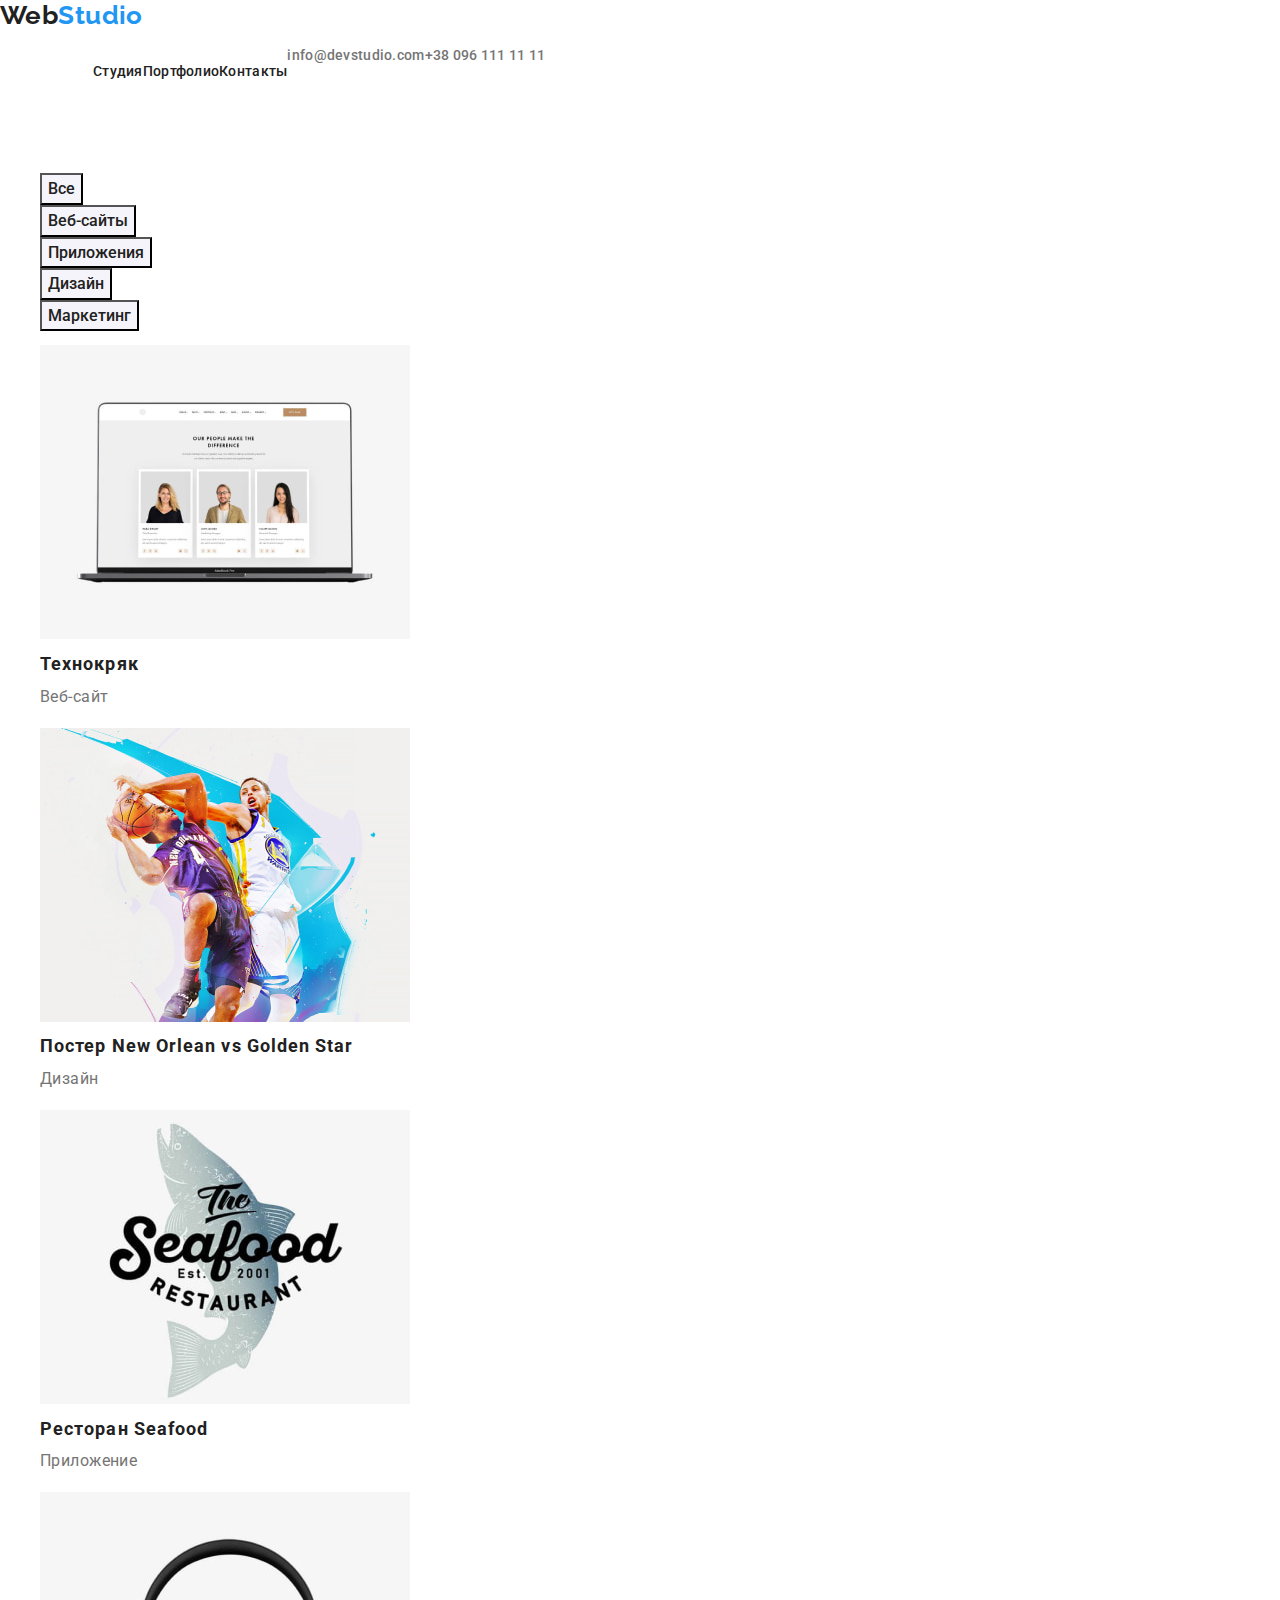
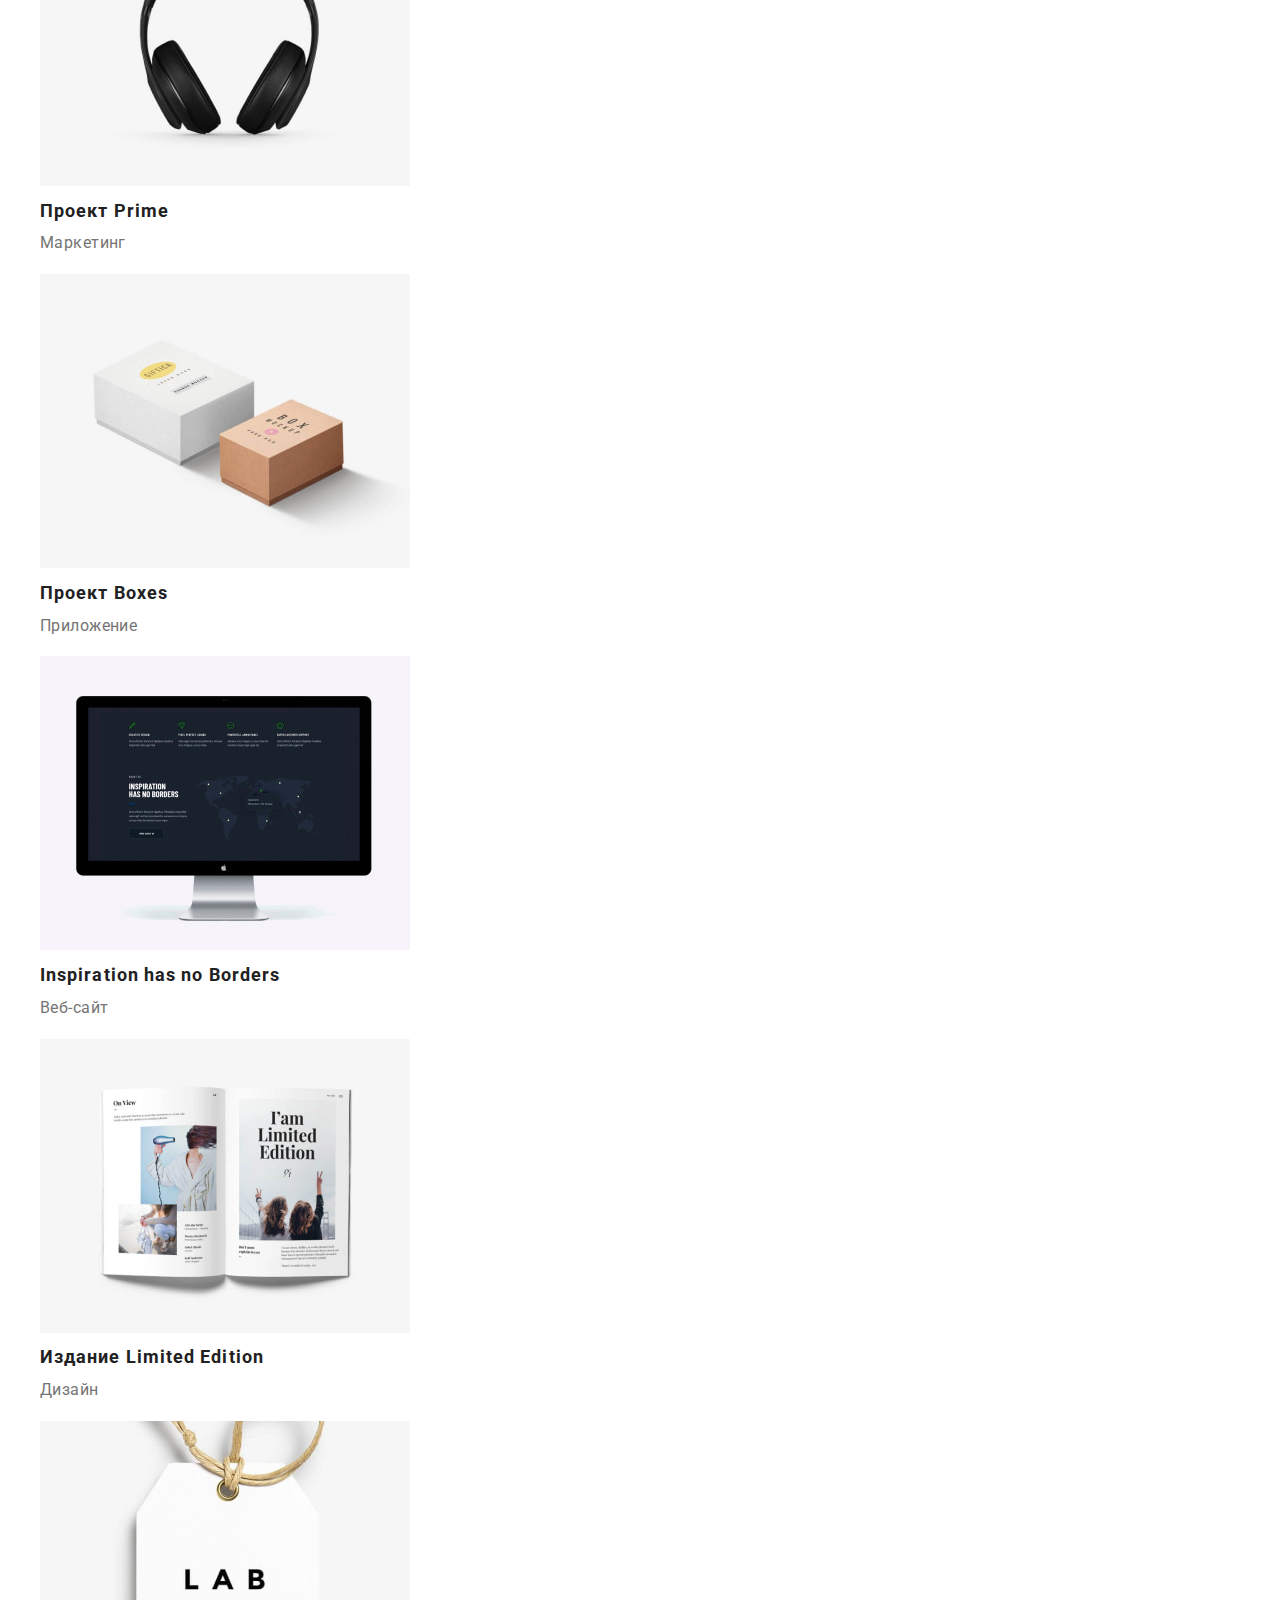
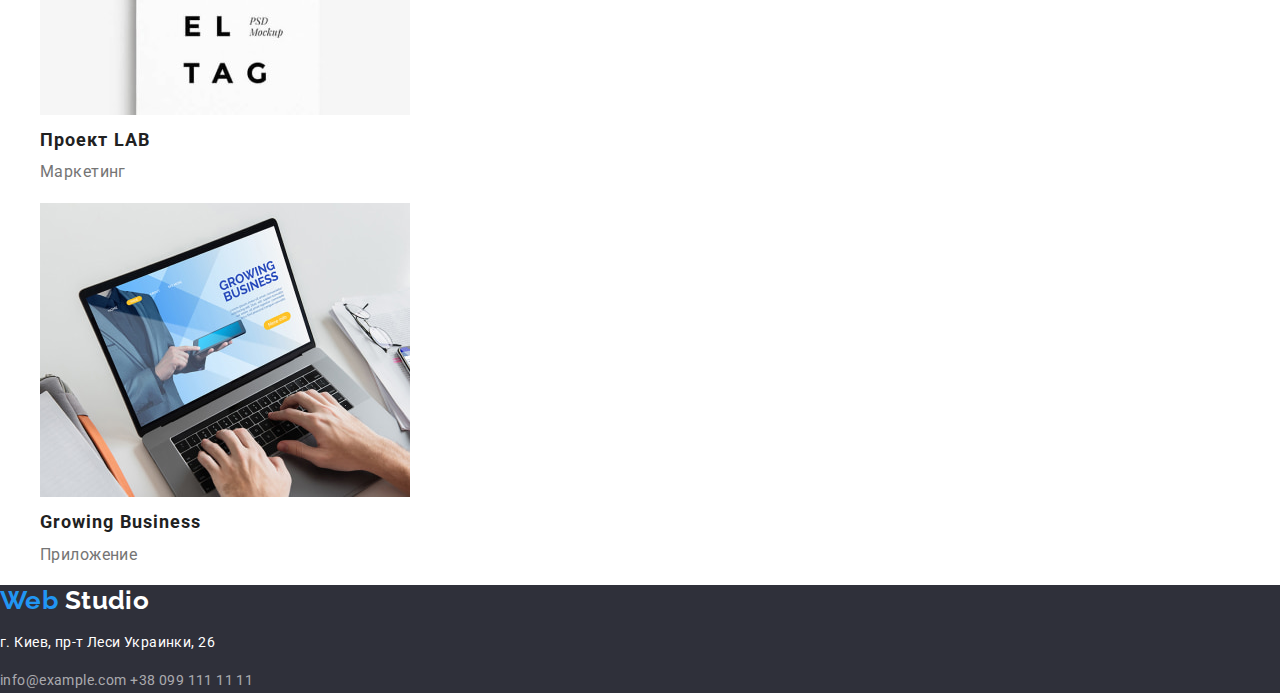
==== portfolio.html @ dd883d5c "nav" ====
<!DOCTYPE html>
<html lang="ru">
<head>
    <meta charset="UTF-8">
    <meta http-equiv="X-UA-Compatible" content="IE=edge">
    <meta name="viewport" content="width=device-width, initial-scale=1.0">
    <title>Portfolio</title>
    <link rel="preconnect" href="https://fonts.googleapis.com">
<link rel="preconnect" href="https://fonts.gstatic.com" crossorigin>
<link href="https://fonts.googleapis.com/css2?family=Raleway:wght@700&family=Roboto:wght@400;500;700;900&display=swap" rel="stylesheet">
<link rel="stylesheet" href="https://cdnjs.cloudflare.com/ajax/libs/modern-normalize/1.1.0/modern-normalize.min.css">
    <link rel="stylesheet" href="./css/styles.css">
</head>
<body>
    <!--Header-->
    <header>
      <a class="logo" href="./index.html"><span class="logo-blue">Web</span>Studio</a>
     <nav>
        <ul class="site-nav">
          <li><a class="link" href="">Студия</a></li>
          <li><a class="link" href="./portfolio.html">Портфолио</a></li>
          <li><a class="link" href="">Контакты</a></li>      
          <li><a class="link-contact" href="mailto:info@devstudio.com">info@devstudio.com</a></li>
          <li><a class="link-contact" href="tel:+380961111111">+38 096 111 11 11</a></li>
        </ul>
      </nav>
    </header>

    <!--Main-->
    <main>
        <section class="section">
            <h1 class="logic-title">Наши работы </h1>
            
            <ul>
                <li><button class="buttons" type="button">Все</button></li>
                <li><button class="buttons" type="button">Веб-сайты</button></li>
                <li><button class="buttons" type="button">Приложения</button></li>
                <li><button class="buttons" type="button">Дизайн</button></li>
                <li><button class="buttons" type="button">Маркетинг</button></li>
            </ul>
        
            <ul>                
                <li>
                    <img src="./images/portfolio/port1.jpg" alt="Проект 1" width="370">
                    <h2 class="section-name">Технокряк</h2>
                    <p class="section-post">Веб-сайт</p>
                </li>
                <li>
                    <img src="./images/portfolio/port2.jpg" alt="Проект 2" width="370">
                    <h2 class="section-name">Постер New Orlean vs Golden Star</h2>
                    <p class="section-post">Дизайн</p>
                </li>
                <li>
                    <img src="./images/portfolio/port3.jpg" alt="Проект 3" width="370">
                    <h2 class="section-name">Ресторан Seafood</h2>
                    <p class="section-post">Приложение</p>
                </li>
                <li>
                    <img src="./images/portfolio/port4.jpg" alt="Проект 4" width="370">
                    <h2 class="section-name">Проект Prime</h2>
                    <p class="section-post">Маркетинг</p>
                </li>
                <li>
                    <img src="./images/portfolio/port5.jpg" alt="Проект 5" width="370">
                    <h2 class="section-name">Проект Boxes</h2>
                    <p class="section-post">Приложение</p>
                </li>
                <li>
                    <img src="./images/portfolio/port6.jpg" alt="Проект 6" width="370">
                    <h2 class="section-name">Inspiration has no Borders</h2>
                    <p class="section-post">Веб-сайт</p>
                </li>
                <li>
                    <img src="./images/portfolio/port7.jpg" alt="Проект 7" width="370">
                    <h2 class="section-name">Издание Limited Edition</h2>
                    <p class="section-post">Дизайн</p>
                </li>
                <li>
                    <img src="./images/portfolio/port8.jpg" alt="Проект 8" width="370">
                    <h2 class="section-name">Проект LAB</h2>
                    <p class="section-post">Маркетинг</p>
                </li>
                <li>
                    <img src="./images/portfolio/port9.jpg" alt="Проект 9" width="370">
                    <h2 class="section-name">Growing Business</h2>
                    <p class="section-post">Приложение</p>
                </li>
            </ul>
        </section>
    </main>

    <!--Footer-->
    <footer class="footer">
      <a class="logo" href="./index.html"><span class="logo-blue">Web</span> <span class="logo-foot">Studio</span> </a>
      <address class="adress">
        <p class="adress-street">г. Киев, пр-т Леси Украинки, 26</p>
        <a class="adress-mail" href="mailto:info@example.com">info@example.com</a>
        <a class="adress-phone" href="tel:+380991111111">+38 099 111 11 11</a>
      </address>
    </footer>
</body>
</html>
---- css/styles.css ----
:root {
  --primary-text-color: #757575;
  --title-text-color: #212121;
  --accent-color: #2196F3;
  --button-color: #FFFFFF;
  --btn-bgd-color: #F5F4FA;
}

ul {
  list-style: none;
}
/* Колір основного тексту
color: #212121  - main
color: #757575 - text
color: #2196F3 - accent
color:#FFFFFF - hero
color:  #2196F3, #FFFFFF - logo
color: rgba(255, 255, 255, 0.6) - adress   
fill: FFFFFF
fill our team: F5F4FA
fill footer: 2F303A    */

body {
  color: var(--primary-text-color);
  background-color: #FFFFFF;

  font-family: 'Roboto',sans-serif;
  font-weight: 400;
  font-size: 14px;
  line-height: 1.7;
  letter-spacing: 0.03em;
  font-display: swap;
}
.container-nav{
  display: flex;
  align-items: center;
  justify-content: flex-start;
  width: 1170px;
  margin-left: auto;
  margin-right: auto;
  margin-bottom: 32px;
  margin-top: 32px;
  border: #000000 solid 2px;
}

/* logo */
.logo-blue {
  color: var(--accent-color);
}
.logo {
    color: #000000;
}
.logo:hover {
  color: var(--accent-color);
}
.logo-blue:hover {
  color: var(--title-text-color);
}

.logo, .logo-blue {
  font-family: 'Raleway';
  font-weight: 700;
  font-size: 26px;
  line-height: 1.2;
  text-decoration: none;
  }

/* site-nav */

.site-nav, .contact-nav, .hero-title, .feachers-title, .logic-title, .list {
  padding: 0;
  margin: 0;
}

.link:hover,
.link:focus {
color: var(--accent-color);
}

.site-nav, 
.contact-nav,
.link {
display: flex;
margin-top: 0;
padding-top: 16px;
padding-bottom: 16px;

font-weight: 500;
font-size: 14px;
line-height: 1.14;
letter-spacing: 0.02em;
text-decoration: none;

color: var(--title-text-color);
}

.site-nav,
.link-contact {  
  padding-top: 16px;
  padding-bottom: 16px;
  
  color: var(--primary-text-color);
  text-decoration: none;
}

.site-nav .item + .item {
  margin-left: 50px;
}

.site-nav{
  margin-left: 93px;   
}
.contact-nav{
  margin-left: auto;  
}
.contact-nav .item+.item {
  margin-left: 50px;
}

.link-contact:hover {
  color: var(--accent-color);
}

/* hero */

.hero .hero-title {
  font-weight: 900;
  font-size: 44px;
  line-height: 1.36;
  text-align: center;
  letter-spacing: 0.06em;
  text-transform: uppercase;

  color: #FFFFFF;
  background-color: #2F303A;
}

.button {
  color: var(--title-text-color);
  background-color: var(--btn-bgd-color);
  cursor: pointer;

  font-family: 'Roboto';
  font-weight: 700;
  font-size: 16px;
  line-height: 1.87;
  display: flex;
  align-items: center;
  text-align: center;
  letter-spacing: 0.06em;

  margin-left: auto;
  margin-right: auto;
}

.button:hover {
  color: var(--button-color);
  background-color: var(--accent-color);
}
 

/* Section */

.logic-title {
opacity: 0;
}



.section .section-title {
  color: var(--title-text-color);
}

.section-title {
  font-weight: 700;
  font-size: 36px;
  line-height: 1.16;
  text-align: center;
}

.feachers-title {
  font-weight: 700;
  font-size: 14px;
  line-height: 1.14;
  text-transform: uppercase;

  color: var(--title-text-color);
}

.team-title {
  color:var(--title-text-color);
  font-weight: 500;
  font-size: 16px;
  line-height: 1.18;
}

.team-position {
  font-size: 16px;
  line-height: 1.18;
}

.section-name {
  color: var(--title-text-color);

  font-weight: 700;
  font-size: 18px;
  line-height: 0.2;
  letter-spacing: 0.06em;  
}
.section-post {
  font-size: 16px;
  line-height: 1.87;
}

/* button */



.buttons {
  color: var(--title-text-color);
  background-color: var(--btn-bgd-color);
  cursor: pointer;

  font-family: 'Roboto';
  font-weight: 500;
  font-size: 16px;
  line-height: 1.6;
  text-align: center;
}
.buttons:hover {
  color: var(--button-color);
  background-color: var(--accent-color);
}
  /* footer */

 .footer {
  background-color: #2F303A;
  }
.footer .logo {
  color: #FFFFFF;
}
.logo-foot:hover {
  color: var(--accent-color);
}
.adress .adress-street  {
color: #FFFFFF;
font-style: normal;
}
.adress .adress-mail {
  color: rgba(255, 255, 255, 0.6);
  text-decoration: none;
  font-style: normal;
}
.adress .adress-phone {
  color: rgba(255, 255, 255, 0.6);
  text-decoration: none;
  font-style: normal;
}
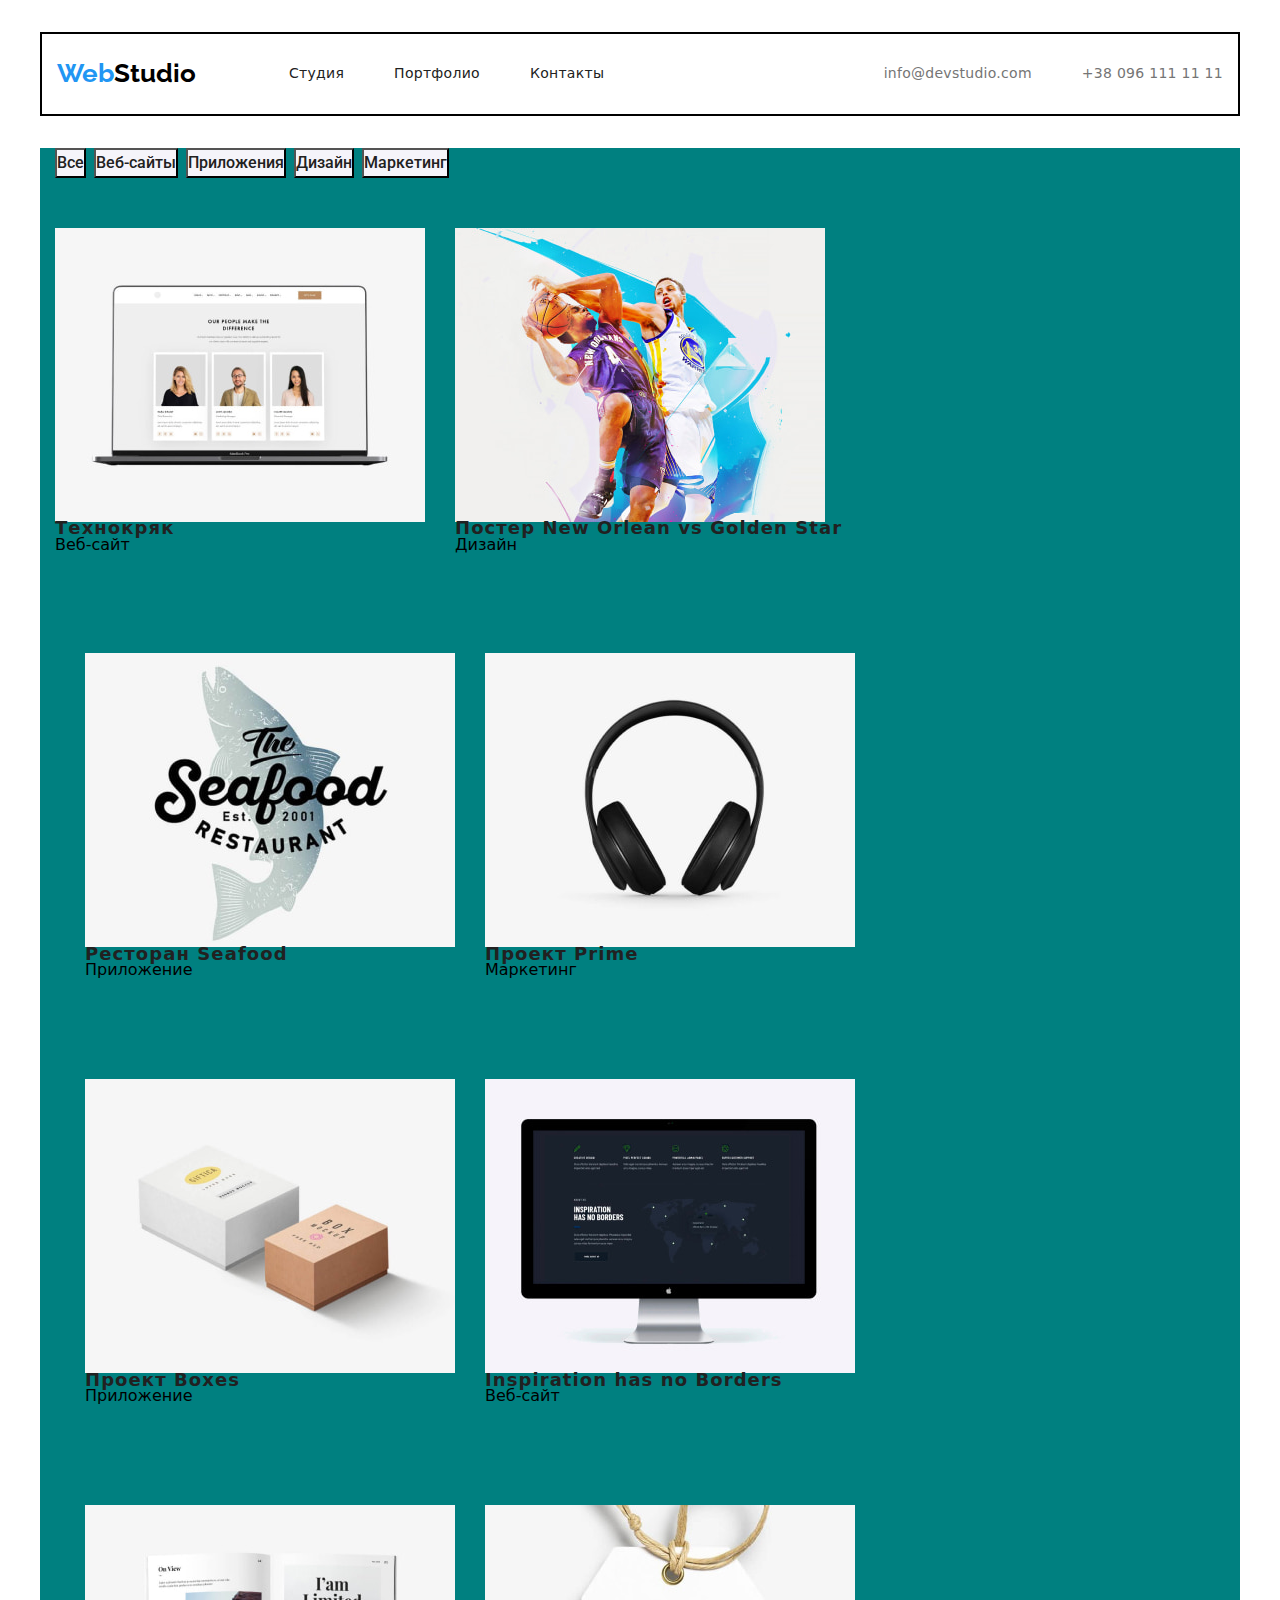
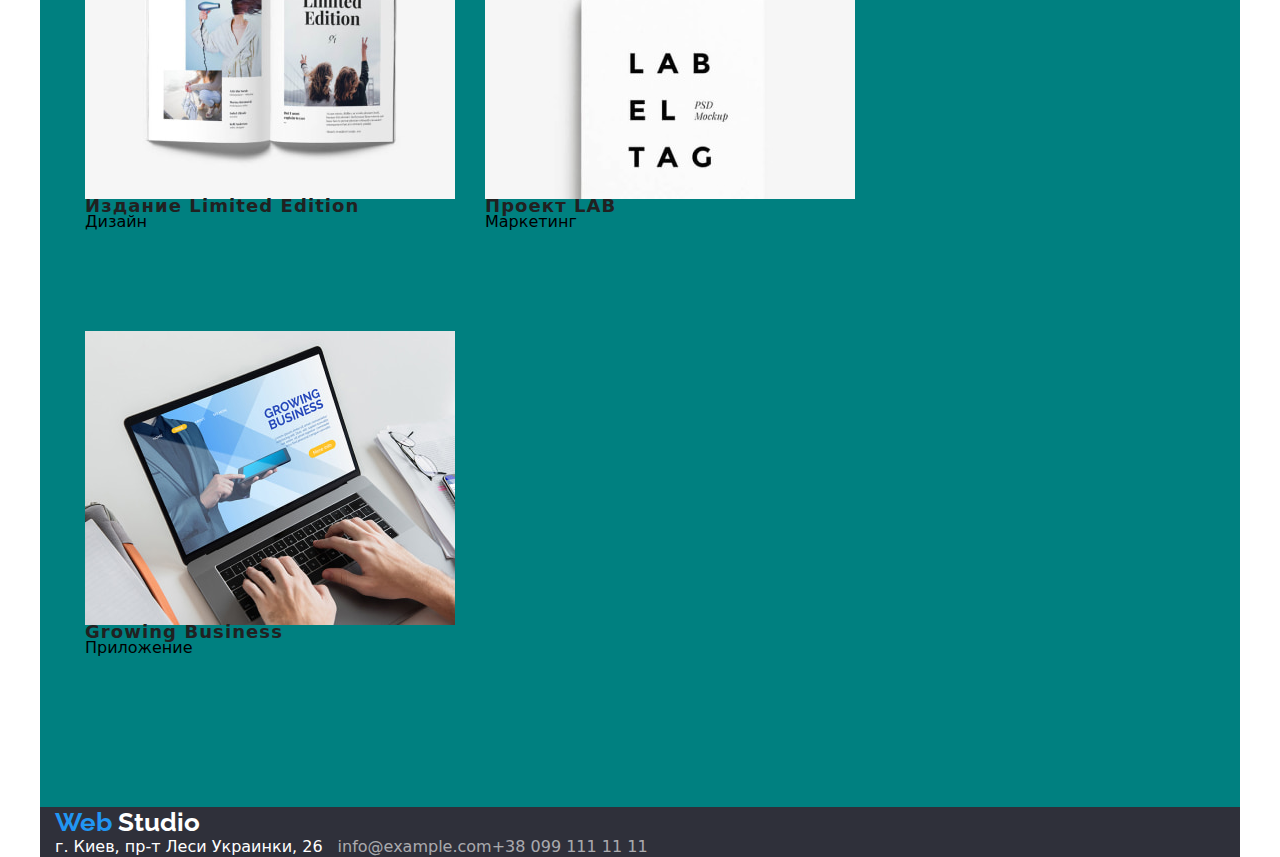
==== commit 94dccf79: "lt" ====
--- a/portfolio.html
+++ b/portfolio.html
@@ -14,82 +14,87 @@
 <body>
     <!--Header-->
     <header>
-      <a class="logo" href="./index.html"><span class="logo-blue">Web</span>Studio</a>
-     <nav>
-        <ul class="site-nav">
-          <li><a class="link" href="">Студия</a></li>
-          <li><a class="link" href="./portfolio.html">Портфолио</a></li>
-          <li><a class="link" href="">Контакты</a></li>      
-          <li><a class="link-contact" href="mailto:info@devstudio.com">info@devstudio.com</a></li>
-          <li><a class="link-contact" href="tel:+380961111111">+38 096 111 11 11</a></li>
-        </ul>
-      </nav>
+      <nav class="container-nav">
+        <a class="logo" href="./index.html"><span class="logo-blue">Web</span>Studio</a>
+          <ul class="site-nav">
+            <li class="item"><a class="link" href="">Студия</a></li>
+            <li class="item"><a class="link" href="./portfolio.html">Портфолио</a></li>
+            <li class="item"><a class="link" href="https://google.com">Контакты</a></li> 
+          </ul>  
+              <ul class="contact-nav">    
+                <li class="item"><a class="link-contact" href="mailto:info@devstudio.com">info@devstudio.com</a></li>
+                <li class="item"><a class="link-contact" href="tel:+380961111111">+38 096 111 11 11</a></li>
+              </ul>          
+      </nav> 
     </header>
 
     <!--Main-->
     <main>
+        <div class="container">
         <section class="section">
-            <h1 class="logic-title">Наши работы </h1>
+            <h1 class="visually-hidden">Наши работы </h1>
             
-            <ul>
-                <li><button class="buttons" type="button">Все</button></li>
-                <li><button class="buttons" type="button">Веб-сайты</button></li>
-                <li><button class="buttons" type="button">Приложения</button></li>
-                <li><button class="buttons" type="button">Дизайн</button></li>
-                <li><button class="buttons" type="button">Маркетинг</button></li>
+            <ul class="list">
+                <li class="but"><button class="buttons" type="button">Все</button></li>
+                <li class="but"><button class="buttons" type="button">Веб-сайты</button></li>
+                <li class="but"><button class="buttons" type="button">Приложения</button></li>
+                <li class="but"><button class="buttons" type="button">Дизайн</button></li>
+                <li class="but"></li><button class="buttons" type="button">Маркетинг</button></li>
             </ul>
         
-            <ul>                
-                <li>
-                    <img src="./images/portfolio/port1.jpg" alt="Проект 1" width="370">
+            <ul class="list">                
+                <li class="list-img">
+                    <img class="img" src="./images/portfolio/port1.jpg" alt="Проект 1" width="370">
                     <h2 class="section-name">Технокряк</h2>
                     <p class="section-post">Веб-сайт</p>
                 </li>
-                <li>
-                    <img src="./images/portfolio/port2.jpg" alt="Проект 2" width="370">
+                <li class="list-img">
+                    <img class="img" src="./images/portfolio/port2.jpg" alt="Проект 2" width="370">
                     <h2 class="section-name">Постер New Orlean vs Golden Star</h2>
                     <p class="section-post">Дизайн</p>
                 </li>
-                <li>
-                    <img src="./images/portfolio/port3.jpg" alt="Проект 3" width="370">
+                <li class="list-img">
+                    <img class="img" src="./images/portfolio/port3.jpg" alt="Проект 3" width="370">
                     <h2 class="section-name">Ресторан Seafood</h2>
                     <p class="section-post">Приложение</p>
                 </li>
-                <li>
-                    <img src="./images/portfolio/port4.jpg" alt="Проект 4" width="370">
+                <li class="list-img">
+                    <img class="img" src="./images/portfolio/port4.jpg" alt="Проект 4" width="370">
                     <h2 class="section-name">Проект Prime</h2>
                     <p class="section-post">Маркетинг</p>
                 </li>
-                <li>
-                    <img src="./images/portfolio/port5.jpg" alt="Проект 5" width="370">
+                <li class="list-img">
+                    <img class="img" src="./images/portfolio/port5.jpg" alt="Проект 5" width="370">
                     <h2 class="section-name">Проект Boxes</h2>
                     <p class="section-post">Приложение</p>
                 </li>
-                <li>
-                    <img src="./images/portfolio/port6.jpg" alt="Проект 6" width="370">
+                <li class="list-img">
+                    <img class="img" src="./images/portfolio/port6.jpg" alt="Проект 6" width="370">
                     <h2 class="section-name">Inspiration has no Borders</h2>
                     <p class="section-post">Веб-сайт</p>
                 </li>
-                <li>
-                    <img src="./images/portfolio/port7.jpg" alt="Проект 7" width="370">
+                <li class="list-img">
+                    <img class="img" src="./images/portfolio/port7.jpg" alt="Проект 7" width="370">
                     <h2 class="section-name">Издание Limited Edition</h2>
                     <p class="section-post">Дизайн</p>
                 </li>
-                <li>
-                    <img src="./images/portfolio/port8.jpg" alt="Проект 8" width="370">
+                <li class="list-img">
+                    <img class="img" src="./images/portfolio/port8.jpg" alt="Проект 8" width="370">
                     <h2 class="section-name">Проект LAB</h2>
                     <p class="section-post">Маркетинг</p>
                 </li>
-                <li>
-                    <img src="./images/portfolio/port9.jpg" alt="Проект 9" width="370">
+                <li class="list-img">
+                    <img class="img" src="./images/portfolio/port9.jpg" alt="Проект 9" width="370">
                     <h2 class="section-name">Growing Business</h2>
                     <p class="section-post">Приложение</p>
                 </li>
             </ul>
         </section>
+        </div>
     </main>
 
     <!--Footer-->
+    <div class="container">
     <footer class="footer">
       <a class="logo" href="./index.html"><span class="logo-blue">Web</span> <span class="logo-foot">Studio</span> </a>
       <address class="adress">
@@ -98,5 +103,6 @@
         <a class="adress-phone" href="tel:+380991111111">+38 099 111 11 11</a>
       </address>
     </footer>
+    </div>
 </body>
 </html>--- a/css/styles.css
+++ b/css/styles.css
@@ -7,7 +7,8 @@
 }
 
 ul {
-  list-style: none;
+  list-style: none;    
+}
 }
 /* Колір основного тексту
 color: #212121  - main
@@ -34,14 +35,34 @@
 .container-nav{
   display: flex;
   align-items: center;
-  justify-content: flex-start;
-  width: 1170px;
+  /* justify-content: flex-start; */
+  width: 1200px;
   margin-left: auto;
   margin-right: auto;
+  margin-top: 32px;
   margin-bottom: 32px;
-  margin-top: 32px;
+  padding-left: 15px;
+  padding-right: 15px;
   border: #000000 solid 2px;
 }
+.container {
+  display: flex;
+  flex-wrap: wrap;
+  width: 1200px;
+  align-items: center;
+  /* justify-content:center; */
+  
+  margin-left: auto;
+  margin-right: auto;
+  background-color: teal;
+  
+  /* padding-left: 15px;
+  padding-right: 15px; */
+  /* margin-bottom: 32px;
+  margin-top: 32px; */
+  /* border: #000000 solid 2px; */  
+}
+
 
 /* logo */
 .logo-blue {
@@ -67,9 +88,13 @@
 
 /* site-nav */
 
-.site-nav, .contact-nav, .hero-title, .feachers-title, .logic-title, .list {
+.site-nav, .contact-nav, .hero-title, .feachers-title, .feachure-list,
+.feachers-title, .list, .section, .section-title, .footer, .adress,
+.adress-mail, .adress-phone, .adress-street, .logo, .logo-blue,
+.buttons, .section-name, .section-post {
   padding: 0;
   margin: 0;
+  /* list-style: none; */
 }
 
 .link:hover,
@@ -122,17 +147,24 @@
 }
 
 /* hero */
-
-.hero .hero-title {
+.hero {
+  background-color: #2F303A;
+  
+  width: 1400px;
+  height: 600px;
+  margin-bottom: 94px
+}
+
+.hero .hero-title{
   font-weight: 900;
   font-size: 44px;
   line-height: 1.36;
   text-align: center;
   letter-spacing: 0.06em;
   text-transform: uppercase;
-
+  
   color: #FFFFFF;
-  background-color: #2F303A;
+  
 }
 
 .button {
@@ -156,19 +188,52 @@
 .button:hover {
   color: var(--button-color);
   background-color: var(--accent-color);
-}
- 
+} 
 
 /* Section */
 
-.logic-title {
-opacity: 0;
-}
-
-
-
+/* feachure-list */
+ .list{
+  display: flex;
+  flex-wrap: wrap;
+  padding-left: 15px;
+  padding-right: 15px;
+}
+.list .feachure-list{  
+  /* width: 270px; */
+  width: calc((100% - 90px) / 4);
+  background-color: tomato;  
+  margin-bottom: 94px;
+} 
+.list .feachure-list + .feachure-list{
+  margin-left: 30px;
+}
+
+
+.visually-hidden {
+  position: absolute;
+  width: 1px;
+  height: 1px;
+  margin: -1px;
+  border: 0;
+  padding: 0;
+  white-space: nowrap;
+  clip-path: inset(100%);
+  clip: rect(0 0 0 0);
+  overflow: hidden;
+}
+
+
+/* Чем занимаемся */
 .section .section-title {
   color: var(--title-text-color);
+  margin-bottom: 50px;
+}
+
+.list .list-img + .list-img{
+  margin-left: 30px;
+  margin-bottom: 94px;
+
 }
 
 .section-title {
@@ -176,6 +241,8 @@
   font-size: 36px;
   line-height: 1.16;
   text-align: center;
+
+  margin-bottom: 50px;
 }
 
 .feachers-title {
@@ -192,11 +259,16 @@
   font-weight: 500;
   font-size: 16px;
   line-height: 1.18;
+  margin-left: 80px;
+  margin-top: 30px;
+  margin-bottom: 30px;
 }
 
 .team-position {
   font-size: 16px;
   line-height: 1.18;
+  margin-left: 80px;
+  margin-bottom: 124px;
 }
 
 .section-name {
@@ -211,10 +283,11 @@
   font-size: 16px;
   line-height: 1.87;
 }
+.section-bgd{
+  background-color: #F5F4FA;
+}
 
 /* button */
-
-
 
 .buttons {
   color: var(--title-text-color);
@@ -226,6 +299,13 @@
   font-size: 16px;
   line-height: 1.6;
   text-align: center;
+}
+  .list .but + .but{
+  margin-left: 8px;  
+  
+}
+.list{
+  margin-bottom: 50px;
 }
 .buttons:hover {
   color: var(--button-color);
@@ -235,21 +315,34 @@
 
  .footer {
   background-color: #2F303A;
+  width: 1200px;
   }
 .footer .logo {
   color: #FFFFFF;
+  padding-left: 15px;  
+}
+/* .logo{
+  padding-top: 60px; */
 }
 .logo-foot:hover {
   color: var(--accent-color);
 }
+.adress{
+  display: flex;
+  flex-wrap: wrap;
+  
+}
+
 .adress .adress-street  {
 color: #FFFFFF;
 font-style: normal;
+padding-left: 15px;
 }
 .adress .adress-mail {
   color: rgba(255, 255, 255, 0.6);
   text-decoration: none;
   font-style: normal;
+  padding-left: 15px;
 }
 .adress .adress-phone {
   color: rgba(255, 255, 255, 0.6);
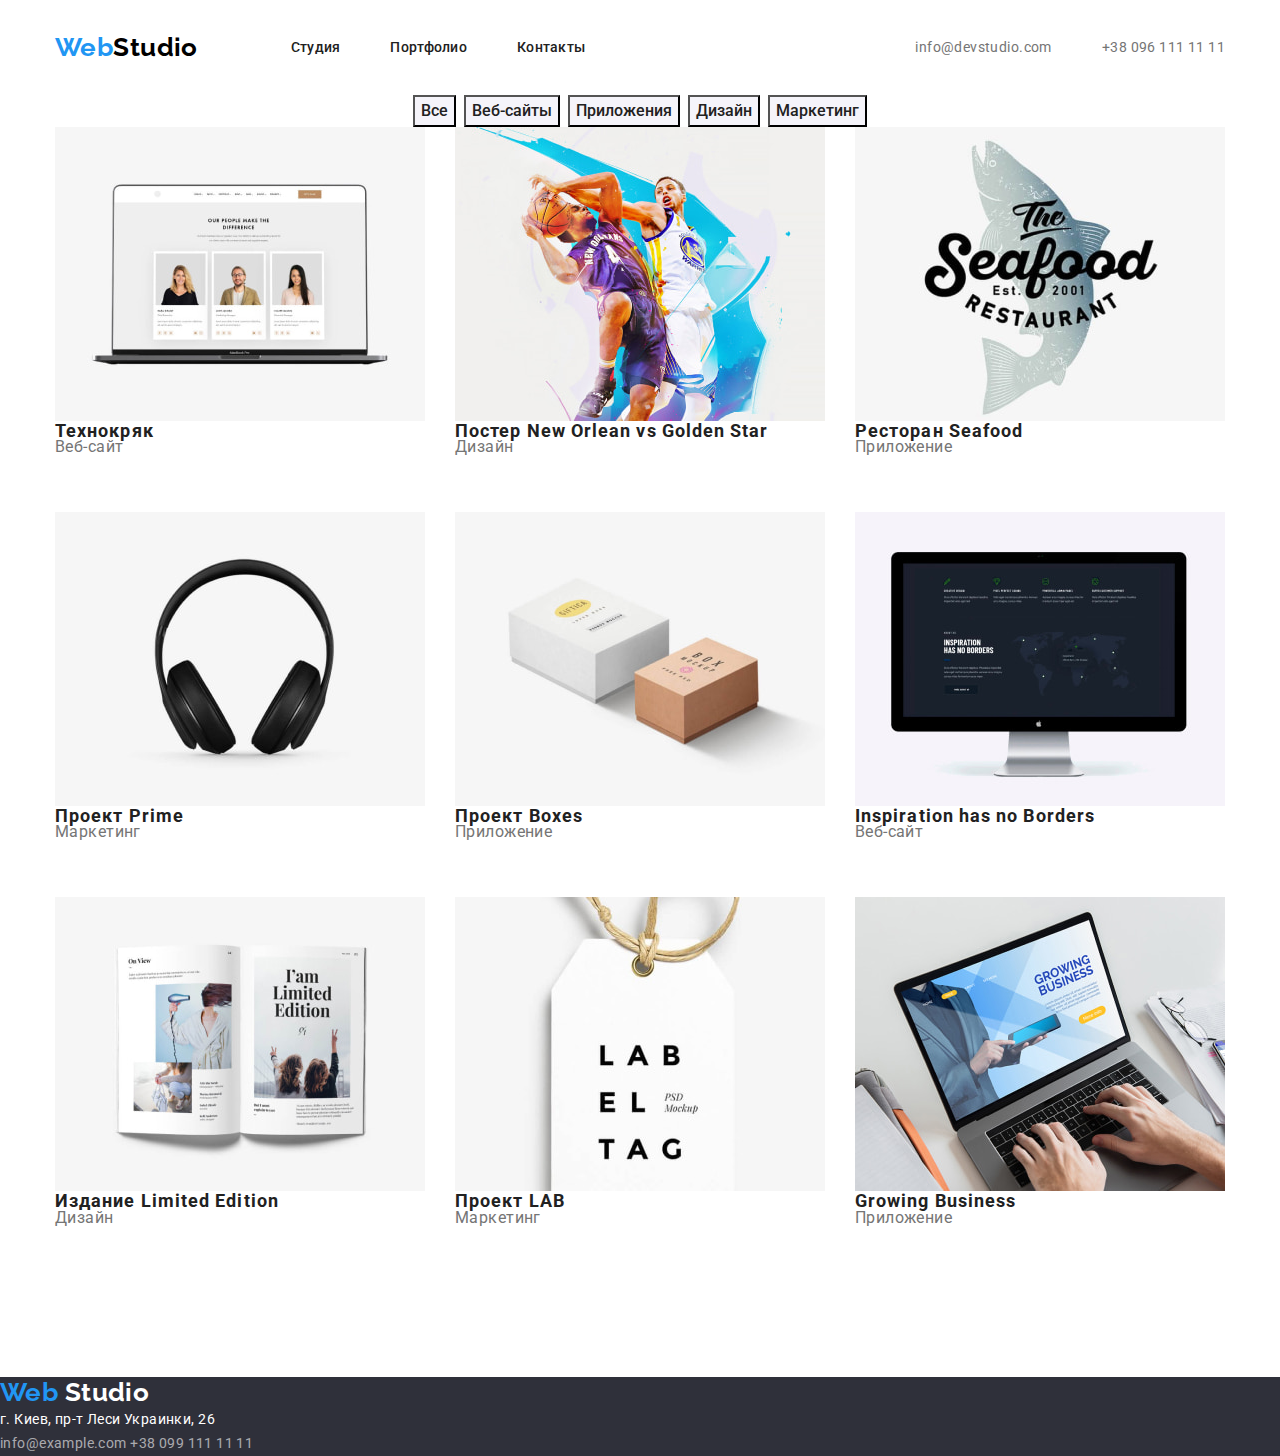
==== commit fea60b5a: "some" ====
--- a/portfolio.html
+++ b/portfolio.html
@@ -6,95 +6,97 @@
     <meta name="viewport" content="width=device-width, initial-scale=1.0">
     <title>Portfolio</title>
     <link rel="preconnect" href="https://fonts.googleapis.com">
-<link rel="preconnect" href="https://fonts.gstatic.com" crossorigin>
-<link href="https://fonts.googleapis.com/css2?family=Raleway:wght@700&family=Roboto:wght@400;500;700;900&display=swap" rel="stylesheet">
-<link rel="stylesheet" href="https://cdnjs.cloudflare.com/ajax/libs/modern-normalize/1.1.0/modern-normalize.min.css">
+    <link rel="preconnect" href="https://fonts.gstatic.com" crossorigin>
+    <link href="https://fonts.googleapis.com/css2?family=Raleway:wght@700&family=Roboto:wght@400;500;700;900&display=swap" rel="stylesheet">
+    <link rel="stylesheet" href="https://cdn.jsdelivr.net/npm/modern-normalize@1.1.0/modern-normalize.min.css">
     <link rel="stylesheet" href="./css/styles.css">
 </head>
 <body>
     <!--Header-->
-    <header>
-      <nav class="container-nav">
+    <header>      
+      <nav class="arrow">
+        <div class="container">
         <a class="logo" href="./index.html"><span class="logo-blue">Web</span>Studio</a>
-          <ul class="site-nav">
-            <li class="item"><a class="link" href="">Студия</a></li>
-            <li class="item"><a class="link" href="./portfolio.html">Портфолио</a></li>
-            <li class="item"><a class="link" href="https://google.com">Контакты</a></li> 
-          </ul>  
-              <ul class="contact-nav">    
-                <li class="item"><a class="link-contact" href="mailto:info@devstudio.com">info@devstudio.com</a></li>
-                <li class="item"><a class="link-contact" href="tel:+380961111111">+38 096 111 11 11</a></li>
-              </ul>          
+        <ul class="site-nav">
+          <li class="nav-link"><a class="link" href="">Студия</a></li>
+          <li class="nav-link"><a class="link" href="./portfolio.html">Портфолио</a></li>
+          <li class="nav-link"><a class="link" href="">Контакты</a></li>  
+        </ul>  
+        <ul class="site-contact">  
+          <li class="nav-cont"><a class="link-contact" href="mailto:info@devstudio.com">info@devstudio.com</a></li>
+          <li class="nav-cont"><a class="link-contact" href="tel:+380961111111">+38 096 111 11 11</a></li>
+        </ul>
+        </div>
       </nav> 
+       
     </header>
 
     <!--Main-->
     <main>
-        <div class="container">
         <section class="section">
             <h1 class="visually-hidden">Наши работы </h1>
-            
-            <ul class="list">
-                <li class="but"><button class="buttons" type="button">Все</button></li>
-                <li class="but"><button class="buttons" type="button">Веб-сайты</button></li>
-                <li class="but"><button class="buttons" type="button">Приложения</button></li>
-                <li class="but"><button class="buttons" type="button">Дизайн</button></li>
-                <li class="but"></li><button class="buttons" type="button">Маркетинг</button></li>
+            <div class="container">
+            <ul class="but">
+                <li class="num"><button class="buttons" type="button">Все</button></li>
+                <li class="num"><button class="buttons" type="button">Веб-сайты</button></li>
+                <li class="num"><button class="buttons" type="button">Приложения</button></li>
+                <li class="num"><button class="buttons" type="button">Дизайн</button></li>
+                <li class="num"><button class="buttons" type="button">Маркетинг</button></li>
             </ul>
-        
+            </div>
+            <div class="container">
             <ul class="list">                
-                <li class="list-img">
-                    <img class="img" src="./images/portfolio/port1.jpg" alt="Проект 1" width="370">
+                <li class="feachures-img">
+                    <img src="./images/portfolio/port1.jpg" alt="Проект 1" width="370">
                     <h2 class="section-name">Технокряк</h2>
                     <p class="section-post">Веб-сайт</p>
                 </li>
-                <li class="list-img">
-                    <img class="img" src="./images/portfolio/port2.jpg" alt="Проект 2" width="370">
+                <li class="feachures-img">
+                    <img src="./images/portfolio/port2.jpg" alt="Проект 2" width="370">
                     <h2 class="section-name">Постер New Orlean vs Golden Star</h2>
                     <p class="section-post">Дизайн</p>
                 </li>
-                <li class="list-img">
-                    <img class="img" src="./images/portfolio/port3.jpg" alt="Проект 3" width="370">
+                <li class="feachures-img">
+                    <img src="./images/portfolio/port3.jpg" alt="Проект 3" width="370">
                     <h2 class="section-name">Ресторан Seafood</h2>
                     <p class="section-post">Приложение</p>
                 </li>
-                <li class="list-img">
-                    <img class="img" src="./images/portfolio/port4.jpg" alt="Проект 4" width="370">
+                <li class="feachures-img">
+                    <img src="./images/portfolio/port4.jpg" alt="Проект 4" width="370">
                     <h2 class="section-name">Проект Prime</h2>
                     <p class="section-post">Маркетинг</p>
                 </li>
-                <li class="list-img">
-                    <img class="img" src="./images/portfolio/port5.jpg" alt="Проект 5" width="370">
+                <li class="feachures-img">
+                    <img src="./images/portfolio/port5.jpg" alt="Проект 5" width="370">
                     <h2 class="section-name">Проект Boxes</h2>
                     <p class="section-post">Приложение</p>
                 </li>
-                <li class="list-img">
-                    <img class="img" src="./images/portfolio/port6.jpg" alt="Проект 6" width="370">
+                <li class="feachures-img">
+                    <img src="./images/portfolio/port6.jpg" alt="Проект 6" width="370">
                     <h2 class="section-name">Inspiration has no Borders</h2>
                     <p class="section-post">Веб-сайт</p>
                 </li>
-                <li class="list-img">
-                    <img class="img" src="./images/portfolio/port7.jpg" alt="Проект 7" width="370">
+                <li class="feachures-img">
+                    <img src="./images/portfolio/port7.jpg" alt="Проект 7" width="370">
                     <h2 class="section-name">Издание Limited Edition</h2>
                     <p class="section-post">Дизайн</p>
                 </li>
-                <li class="list-img">
-                    <img class="img" src="./images/portfolio/port8.jpg" alt="Проект 8" width="370">
+                <li class="feachures-img">
+                    <img src="./images/portfolio/port8.jpg" alt="Проект 8" width="370">
                     <h2 class="section-name">Проект LAB</h2>
                     <p class="section-post">Маркетинг</p>
                 </li>
-                <li class="list-img">
-                    <img class="img" src="./images/portfolio/port9.jpg" alt="Проект 9" width="370">
+                <li class="feachures-img">
+                    <img src="./images/portfolio/port9.jpg" alt="Проект 9" width="370">
                     <h2 class="section-name">Growing Business</h2>
                     <p class="section-post">Приложение</p>
                 </li>
             </ul>
+            </div>
         </section>
-        </div>
     </main>
 
     <!--Footer-->
-    <div class="container">
     <footer class="footer">
       <a class="logo" href="./index.html"><span class="logo-blue">Web</span> <span class="logo-foot">Studio</span> </a>
       <address class="adress">
@@ -103,6 +105,5 @@
         <a class="adress-phone" href="tel:+380991111111">+38 099 111 11 11</a>
       </address>
     </footer>
-    </div>
 </body>
 </html>--- a/css/styles.css
+++ b/css/styles.css
@@ -5,10 +5,8 @@
   --button-color: #FFFFFF;
   --btn-bgd-color: #F5F4FA;
 }
-
 ul {
-  list-style: none;    
-}
+  list-style: none;
 }
 /* Колір основного тексту
 color: #212121  - main
@@ -32,36 +30,24 @@
   letter-spacing: 0.03em;
   font-display: swap;
 }
-.container-nav{
+ul, li, h1, h2, h3, p{
+  margin: 0;
+  padding: 0;
+}
+
+.container{
   display: flex;
+  flex-wrap: wrap;
+  width: 1200px;    
   align-items: center;
-  /* justify-content: flex-start; */
-  width: 1200px;
   margin-left: auto;
   margin-right: auto;
-  margin-top: 32px;
-  margin-bottom: 32px;
+  
+  /* background-color: lime; */
   padding-left: 15px;
   padding-right: 15px;
-  border: #000000 solid 2px;
-}
-.container {
-  display: flex;
-  flex-wrap: wrap;
-  width: 1200px;
-  align-items: center;
-  /* justify-content:center; */
-  
-  margin-left: auto;
-  margin-right: auto;
-  background-color: teal;
-  
-  /* padding-left: 15px;
-  padding-right: 15px; */
-  /* margin-bottom: 32px;
-  margin-top: 32px; */
-  /* border: #000000 solid 2px; */  
-}
+}
+
 
 
 /* logo */
@@ -69,7 +55,7 @@
   color: var(--accent-color);
 }
 .logo {
-    color: #000000;
+  color: #000000;
 }
 .logo:hover {
   color: var(--accent-color);
@@ -88,89 +74,167 @@
 
 /* site-nav */
 
-.site-nav, .contact-nav, .hero-title, .feachers-title, .feachure-list,
-.feachers-title, .list, .section, .section-title, .footer, .adress,
-.adress-mail, .adress-phone, .adress-street, .logo, .logo-blue,
-.buttons, .section-name, .section-post {
-  padding: 0;
-  margin: 0;
-  /* list-style: none; */
-}
-
 .link:hover,
 .link:focus {
 color: var(--accent-color);
 }
 
 .site-nav, 
-.contact-nav,
 .link {
-display: flex;
-margin-top: 0;
-padding-top: 16px;
-padding-bottom: 16px;
+color: var(--title-text-color);
 
 font-weight: 500;
 font-size: 14px;
 line-height: 1.14;
 letter-spacing: 0.02em;
 text-decoration: none;
-
-color: var(--title-text-color);
-}
-
-.site-nav,
-.link-contact {  
-  padding-top: 16px;
-  padding-bottom: 16px;
-  
+}
+
+.link-contact:hover {
+  color: var(--accent-color);
+}
+
+.site-nav, .link-contact {
   color: var(--primary-text-color);
   text-decoration: none;
 }
-
-.site-nav .item + .item {
+.site-nav{
+  margin-left: 93px;
+}
+
+.site-contact{
+  margin-left: auto;
+}
+
+.site-nav, .site-contact{
+  display: flex;
+  align-items: center;
+  justify-content: center;  
+}
+.site-nav .nav-link + .nav-link{
   margin-left: 50px;
 }
-
-.site-nav{
-  margin-left: 93px;   
-}
-.contact-nav{
-  margin-left: auto;  
-}
-.contact-nav .item+.item {
+.site-contact .nav-cont + .nav-cont{
   margin-left: 50px;
 }
 
-.link-contact:hover {
-  color: var(--accent-color);
-}
-
+  .arrow{
+  margin-top: 32px;
+  margin-bottom: 32px;
+}
+}
 /* hero */
-.hero {
+
+.hero{
   background-color: #2F303A;
-  
-  width: 1400px;
-  height: 600px;
-  margin-bottom: 94px
-}
-
-.hero .hero-title{
+  text-align: center;
+  margin-bottom: 94px;
+}
+
+.hero .hero-title {
+  color: #FFFFFF;    
+
   font-weight: 900;
   font-size: 44px;
   line-height: 1.36;
-  text-align: center;
   letter-spacing: 0.06em;
   text-transform: uppercase;
-  
-  color: #FFFFFF;
-  
-}
+}
+
+/* Section */
+/* Особенности */
+
+.visually-hidden { 
+  position: absolute; 
+  width: 1px; 
+  height: 1px; 
+  margin: -1px; 
+  border: 0; 
+  padding: 0; 
+  white-space: nowrap; 
+  clip-path: inset(100%); 
+  clip: rect(0 0 0 0); 
+  overflow: hidden; 
+} 
+.list{
+display: flex;
+flex-wrap: wrap;
+align-items: center;
+}
+.list .feachures{
+  width: calc((100% - 90px) / 4);
+}
+.list .feachures + .feachures{
+  margin-left: 30px;
+}
+.section{
+  margin-bottom: 94px;
+}
+/* Чем ми занимаемся */
+.list .feachures-img{
+  width: calc((100% - 60px) / 3);
+  margin-right: 30px;
+  margin-bottom: 50px;
+}
+
+.feachures-img:nth-child(3n){
+  margin-right: 0;
+}
+.section .section-title {
+  color: var(--title-text-color);
+}
+
+.section-title {
+  font-weight: 700;
+  font-size: 36px;
+  line-height: 1.16;
+  text-align: center;
+    margin-bottom: 50px;
+
+}
+
+.feachers-title {
+  color: var(--title-text-color);
+
+  font-weight: 700;
+  font-size: 14px;
+  line-height: 1.14;
+  text-transform: uppercase;
+}
+
+.team-title {
+  color:var(--title-text-color);
+  font-weight: 500;
+  font-size: 16px;
+  line-height: 1.18;
+}
+
+.team-position {
+  font-size: 16px;
+  line-height: 1.18;
+}
+
+.section-name {
+  color: var(--title-text-color);
+
+  font-weight: 700;
+  font-size: 18px;
+  line-height: 0.2;
+  letter-spacing: 0.06em;  
+}
+.section-post {
+  font-size: 16px;
+  line-height: 1.87;
+}
+
+/* button */
 
 .button {
   color: var(--title-text-color);
   background-color: var(--btn-bgd-color);
   cursor: pointer;
+  margin-left: auto;
+  margin-right: auto;
 
   font-family: 'Roboto';
   font-weight: 700;
@@ -180,114 +244,12 @@
   align-items: center;
   text-align: center;
   letter-spacing: 0.06em;
-
-  margin-left: auto;
-  margin-right: auto;
 }
 
 .button:hover {
   color: var(--button-color);
   background-color: var(--accent-color);
-} 
-
-/* Section */
-
-/* feachure-list */
- .list{
-  display: flex;
-  flex-wrap: wrap;
-  padding-left: 15px;
-  padding-right: 15px;
-}
-.list .feachure-list{  
-  /* width: 270px; */
-  width: calc((100% - 90px) / 4);
-  background-color: tomato;  
-  margin-bottom: 94px;
-} 
-.list .feachure-list + .feachure-list{
-  margin-left: 30px;
-}
-
-
-.visually-hidden {
-  position: absolute;
-  width: 1px;
-  height: 1px;
-  margin: -1px;
-  border: 0;
-  padding: 0;
-  white-space: nowrap;
-  clip-path: inset(100%);
-  clip: rect(0 0 0 0);
-  overflow: hidden;
-}
-
-
-/* Чем занимаемся */
-.section .section-title {
-  color: var(--title-text-color);
-  margin-bottom: 50px;
-}
-
-.list .list-img + .list-img{
-  margin-left: 30px;
-  margin-bottom: 94px;
-
-}
-
-.section-title {
-  font-weight: 700;
-  font-size: 36px;
-  line-height: 1.16;
-  text-align: center;
-
-  margin-bottom: 50px;
-}
-
-.feachers-title {
-  font-weight: 700;
-  font-size: 14px;
-  line-height: 1.14;
-  text-transform: uppercase;
-
-  color: var(--title-text-color);
-}
-
-.team-title {
-  color:var(--title-text-color);
-  font-weight: 500;
-  font-size: 16px;
-  line-height: 1.18;
-  margin-left: 80px;
-  margin-top: 30px;
-  margin-bottom: 30px;
-}
-
-.team-position {
-  font-size: 16px;
-  line-height: 1.18;
-  margin-left: 80px;
-  margin-bottom: 124px;
-}
-
-.section-name {
-  color: var(--title-text-color);
-
-  font-weight: 700;
-  font-size: 18px;
-  line-height: 0.2;
-  letter-spacing: 0.06em;  
-}
-.section-post {
-  font-size: 16px;
-  line-height: 1.87;
-}
-.section-bgd{
-  background-color: #F5F4FA;
-}
-
-/* button */
+}
 
 .buttons {
   color: var(--title-text-color);
@@ -300,49 +262,42 @@
   line-height: 1.6;
   text-align: center;
 }
-  .list .but + .but{
-  margin-left: 8px;  
-  
-}
-.list{
-  margin-bottom: 50px;
-}
 .buttons:hover {
   color: var(--button-color);
-  background-color: var(--accent-color);
+  background-color: var(--accent-color);  
+}
+.but{
+  display: flex;
+  margin-left: auto;
+  margin-right: auto;
+ /* flex-wrap: wrap; */
+ /* align-items: center; */
+}
+.but .num +.num{
+  margin-left: 8px;
+}
+.section.but{
+  margin-bottom: 50px;
 }
   /* footer */
 
  .footer {
   background-color: #2F303A;
-  width: 1200px;
   }
 .footer .logo {
   color: #FFFFFF;
-  padding-left: 15px;  
-}
-/* .logo{
-  padding-top: 60px; */
 }
 .logo-foot:hover {
   color: var(--accent-color);
 }
-.adress{
-  display: flex;
-  flex-wrap: wrap;
-  
-}
-
 .adress .adress-street  {
 color: #FFFFFF;
 font-style: normal;
-padding-left: 15px;
 }
 .adress .adress-mail {
   color: rgba(255, 255, 255, 0.6);
   text-decoration: none;
   font-style: normal;
-  padding-left: 15px;
 }
 .adress .adress-phone {
   color: rgba(255, 255, 255, 0.6);
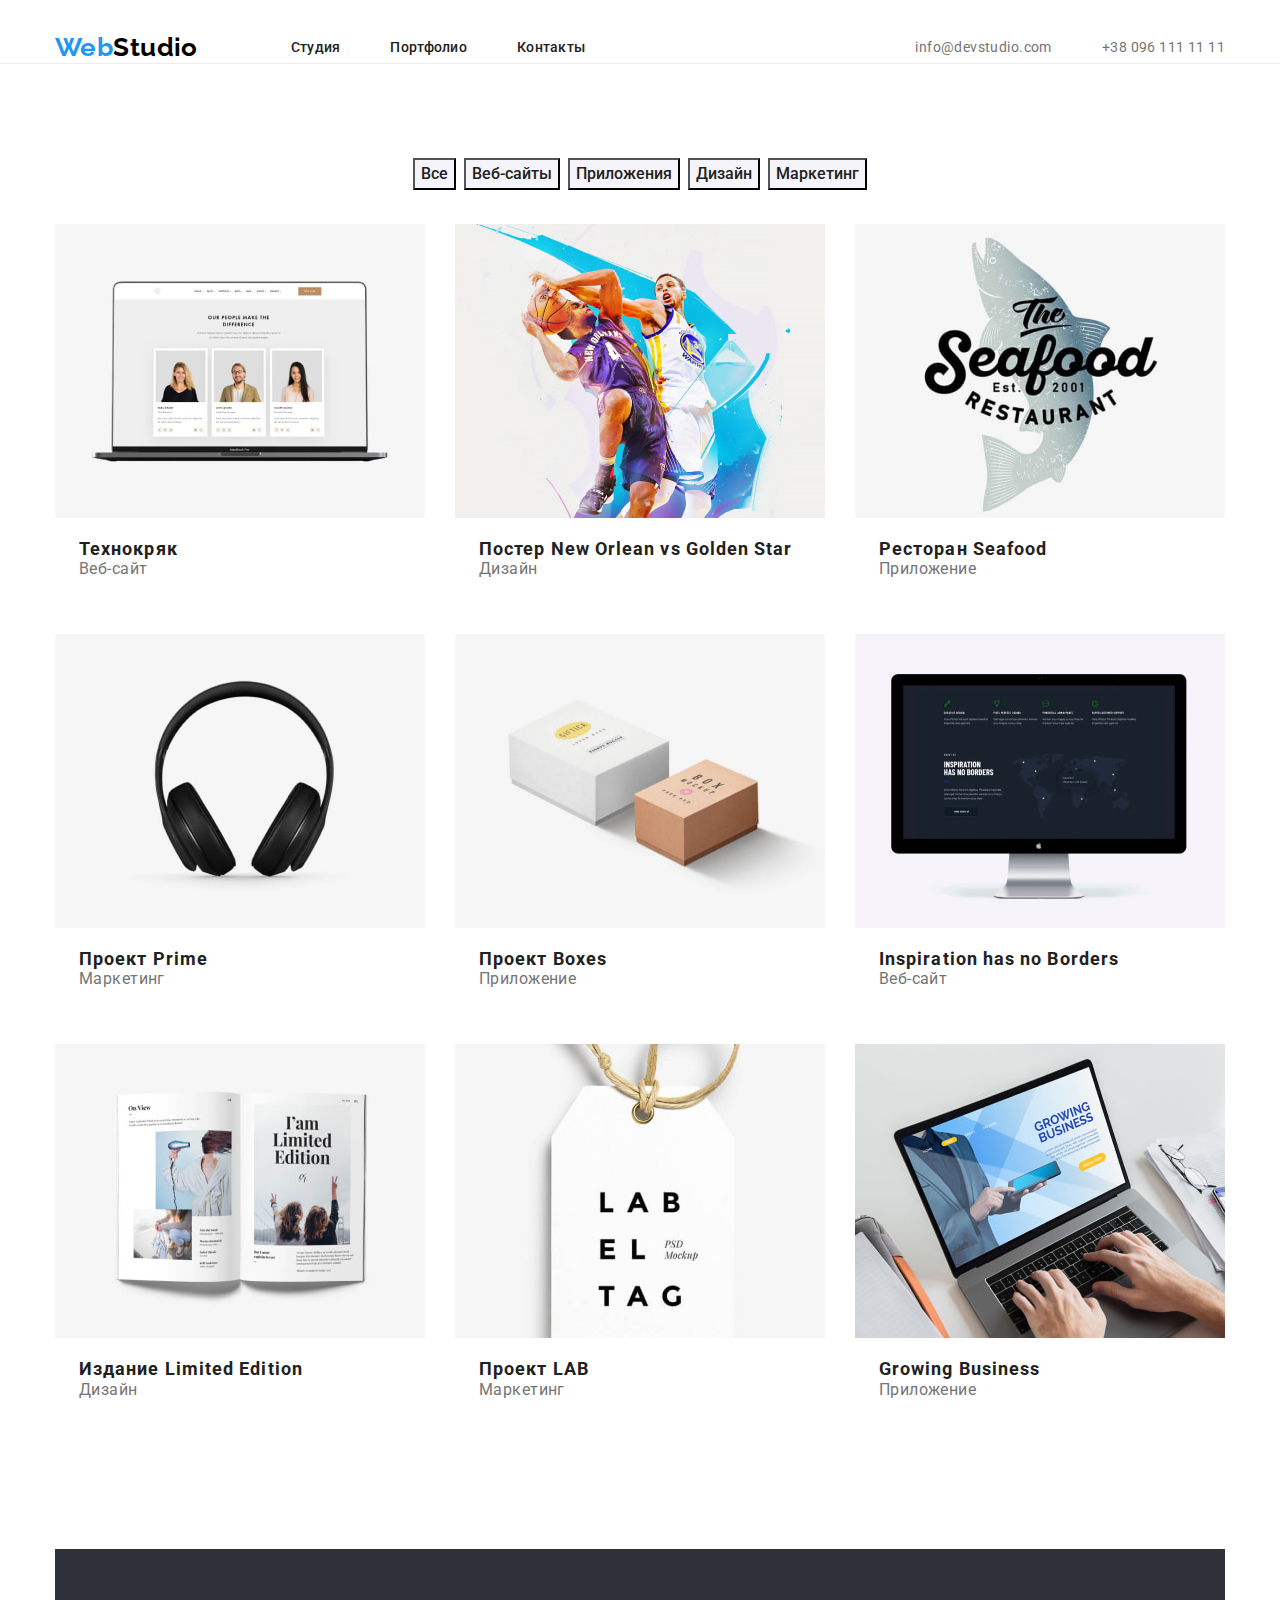
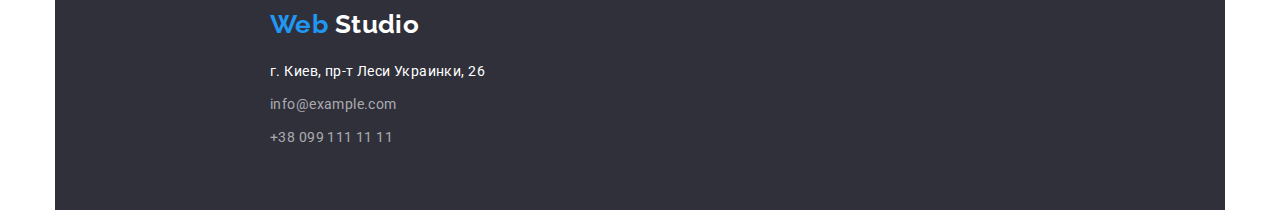
==== commit 0a945187: "final" ====
--- a/portfolio.html
+++ b/portfolio.html
@@ -48,48 +48,66 @@
             <ul class="list">                
                 <li class="feachures-img">
                     <img src="./images/portfolio/port1.jpg" alt="Проект 1" width="370">
+                    <div class="name">
                     <h2 class="section-name">Технокряк</h2>
                     <p class="section-post">Веб-сайт</p>
+                    </div>
                 </li>
                 <li class="feachures-img">
                     <img src="./images/portfolio/port2.jpg" alt="Проект 2" width="370">
+                    <div class="name">
                     <h2 class="section-name">Постер New Orlean vs Golden Star</h2>
                     <p class="section-post">Дизайн</p>
+                    </div>
                 </li>
                 <li class="feachures-img">
                     <img src="./images/portfolio/port3.jpg" alt="Проект 3" width="370">
+                    <div class="name">
                     <h2 class="section-name">Ресторан Seafood</h2>
                     <p class="section-post">Приложение</p>
+                    </div>
                 </li>
                 <li class="feachures-img">
                     <img src="./images/portfolio/port4.jpg" alt="Проект 4" width="370">
+                    <div class="name">
                     <h2 class="section-name">Проект Prime</h2>
                     <p class="section-post">Маркетинг</p>
+                    </div>
                 </li>
                 <li class="feachures-img">
                     <img src="./images/portfolio/port5.jpg" alt="Проект 5" width="370">
+                    <div class="name">
                     <h2 class="section-name">Проект Boxes</h2>
                     <p class="section-post">Приложение</p>
+                    </div>
                 </li>
                 <li class="feachures-img">
                     <img src="./images/portfolio/port6.jpg" alt="Проект 6" width="370">
+                    <div class="name">
                     <h2 class="section-name">Inspiration has no Borders</h2>
                     <p class="section-post">Веб-сайт</p>
+                    </div>
                 </li>
                 <li class="feachures-img">
                     <img src="./images/portfolio/port7.jpg" alt="Проект 7" width="370">
+                    <div class="name">
                     <h2 class="section-name">Издание Limited Edition</h2>
                     <p class="section-post">Дизайн</p>
+                    </div>
                 </li>
                 <li class="feachures-img">
                     <img src="./images/portfolio/port8.jpg" alt="Проект 8" width="370">
+                    <div class="name">
                     <h2 class="section-name">Проект LAB</h2>
                     <p class="section-post">Маркетинг</p>
+                    </div>
                 </li>
                 <li class="feachures-img">
                     <img src="./images/portfolio/port9.jpg" alt="Проект 9" width="370">
+                    <div class="name">
                     <h2 class="section-name">Growing Business</h2>
                     <p class="section-post">Приложение</p>
+                    </div>
                 </li>
             </ul>
             </div>
@@ -97,6 +115,7 @@
     </main>
 
     <!--Footer-->
+    <div class="container">
     <footer class="footer">
       <a class="logo" href="./index.html"><span class="logo-blue">Web</span> <span class="logo-foot">Studio</span> </a>
       <address class="adress">
@@ -105,5 +124,6 @@
         <a class="adress-phone" href="tel:+380991111111">+38 099 111 11 11</a>
       </address>
     </footer>
+    </div>
 </body>
 </html>--- a/css/styles.css
+++ b/css/styles.css
@@ -120,19 +120,25 @@
 
   .arrow{
   margin-top: 32px;
-  margin-bottom: 32px;
-}
-}
+  border-bottom: 1px solid #ECECEC ;
+}
+
 /* hero */
 
 .hero{
   background-color: #2F303A;
-  text-align: center;
   margin-bottom: 94px;
+  padding-top: 200px;
+  padding-bottom: 280px;
 }
 
 .hero .hero-title {
   color: #FFFFFF;    
+
+  width: 700px;
+  margin: 0 auto;
+  text-align: center;
+  margin-bottom: 30px;
 
   font-weight: 900;
   font-size: 44px;
@@ -189,8 +195,8 @@
   font-size: 36px;
   line-height: 1.16;
   text-align: center;
-    margin-bottom: 50px;
-
+
+  margin-bottom: 50px;
 }
 
 .feachers-title {
@@ -201,12 +207,23 @@
   line-height: 1.14;
   text-transform: uppercase;
 }
-
+/* Наша команда */
+.team-img{
+margin-bottom: 30px;
+}
+
+.team{
+  text-align: center;
+  background-color: #F5F4FA;
+
+}
 .team-title {
   color:var(--title-text-color);
   font-weight: 500;
   font-size: 16px;
   line-height: 1.18;
+
+  margin-bottom: 10px;
 }
 
 .team-position {
@@ -216,6 +233,8 @@
 
 .section-name {
   color: var(--title-text-color);
+  margin-top: 21px;
+  margin-bottom: 4px;
 
   font-weight: 700;
   font-size: 18px;
@@ -261,6 +280,8 @@
   font-size: 16px;
   line-height: 1.6;
   text-align: center;
+  margin-top: 94px;
+  margin-bottom: 34px;
 }
 .buttons:hover {
   color: var(--button-color);
@@ -277,30 +298,47 @@
   margin-left: 8px;
 }
 .section.but{
-  margin-bottom: 50px;
+  margin-bottom: 50px;  
+}
+
+.name{
+  width: 322px;
+  margin-left: 24px;
 }
   /* footer */
 
  .footer {
+  width: 1200px;
   background-color: #2F303A;
+  padding-top: 60px;
+  padding-bottom: 60px;
+  padding-left: 215px;
   }
 .footer .logo {
-  color: #FFFFFF;
-}
+  color: #FFFFFF;  
+}
+
 .logo-foot:hover {
   color: var(--accent-color);
+}
+.adress{
+  margin-top: 20px;
 }
 .adress .adress-street  {
 color: #FFFFFF;
 font-style: normal;
+margin-bottom: 9px;
 }
 .adress .adress-mail {
   color: rgba(255, 255, 255, 0.6);
   text-decoration: none;
   font-style: normal;
+  
 }
 .adress .adress-phone {
+  display: block;
   color: rgba(255, 255, 255, 0.6);
   text-decoration: none;
   font-style: normal;
-}
+  margin-top: 9px;
+}
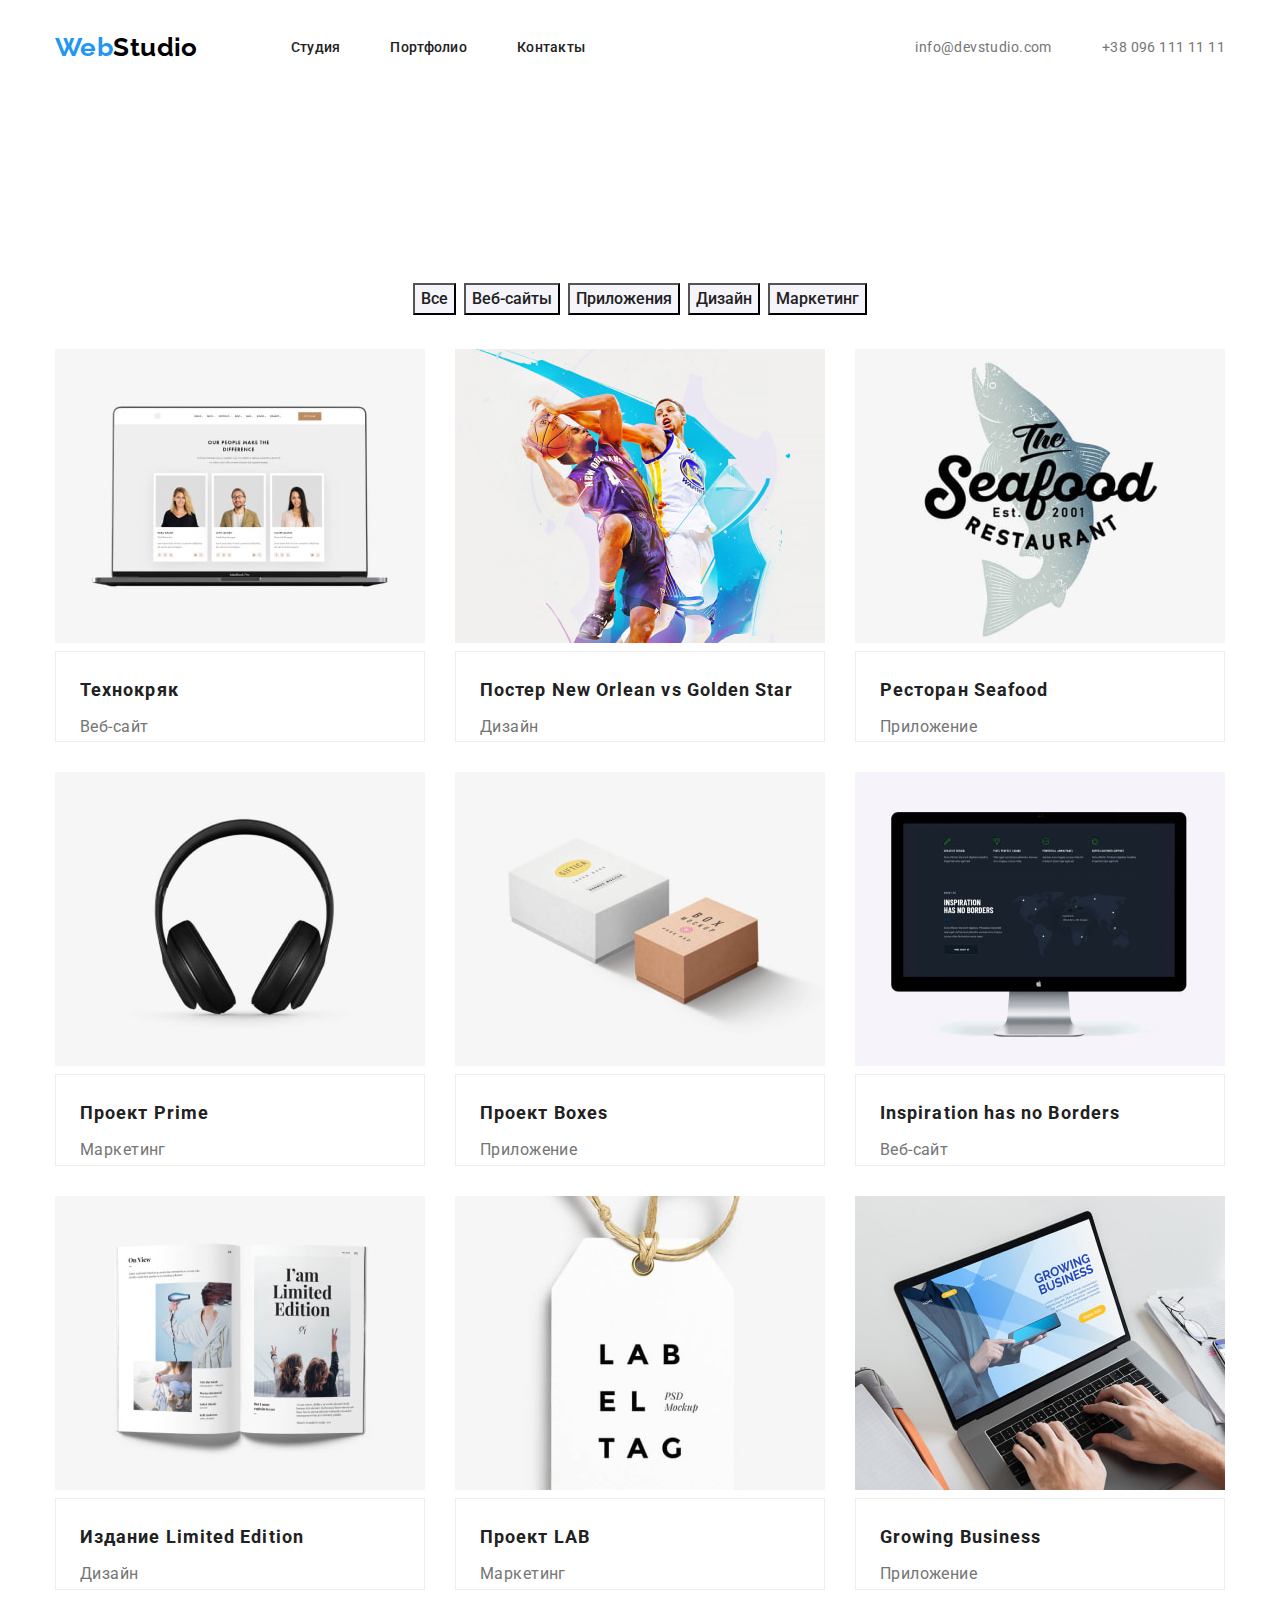
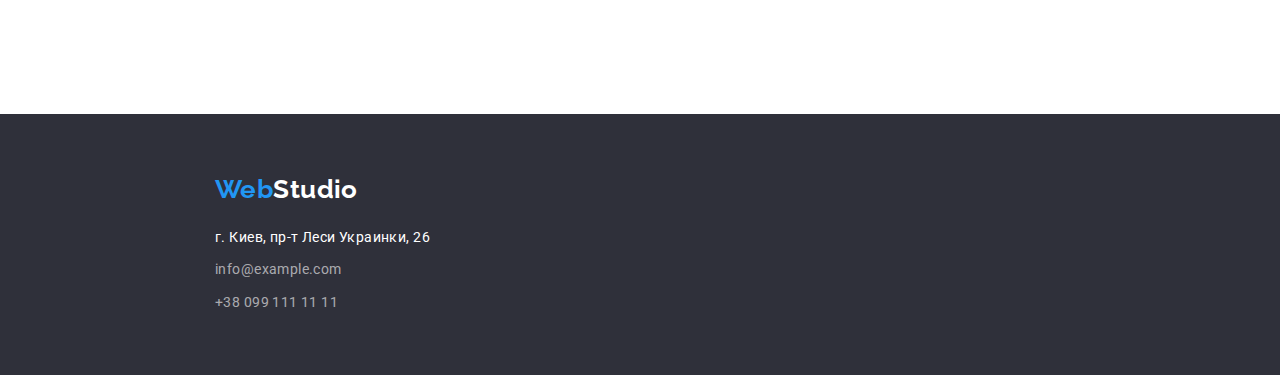
==== commit ef2d0910: "fix" ====
--- a/portfolio.html
+++ b/portfolio.html
@@ -13,7 +13,7 @@
 </head>
 <body>
     <!--Header-->
-    <header>      
+    <header class="header">      
       <nav class="arrow">
         <div class="container">
         <a class="logo" href="./index.html"><span class="logo-blue">Web</span>Studio</a>
@@ -115,14 +115,15 @@
     </main>
 
     <!--Footer-->
-    <div class="container">
-    <footer class="footer">
-      <a class="logo" href="./index.html"><span class="logo-blue">Web</span> <span class="logo-foot">Studio</span> </a>
+    <footer class="footer"> 
+      <div>     
+      <a class="logo" href="./index.html"><span class="logo-blue">Web</span><span class="logo-foot">Studio</span> </a>
       <address class="adress">
         <p class="adress-street">г. Киев, пр-т Леси Украинки, 26</p>
         <a class="adress-mail" href="mailto:info@example.com">info@example.com</a>
         <a class="adress-phone" href="tel:+380991111111">+38 099 111 11 11</a>
-      </address>
+      </address> 
+      </div>       
     </footer>
     </div>
 </body>
--- a/css/styles.css
+++ b/css/styles.css
@@ -117,11 +117,14 @@
 .site-contact .nav-cont + .nav-cont{
   margin-left: 50px;
 }
-
-  .arrow{
+.header{
+  padding-top: 32px;
+  padding-bottom: 32px;
+}
+  /* .arrow{
   margin-top: 32px;
   border-bottom: 1px solid #ECECEC ;
-}
+} */
 
 /* hero */
 
@@ -129,7 +132,7 @@
   background-color: #2F303A;
   margin-bottom: 94px;
   padding-top: 200px;
-  padding-bottom: 280px;
+  padding-bottom: 200px;
 }
 
 .hero .hero-title {
@@ -174,13 +177,14 @@
   margin-left: 30px;
 }
 .section{
-  margin-bottom: 94px;
+  padding-top: 94px;
+  padding-bottom: 94px;
 }
 /* Чем ми занимаемся */
 .list .feachures-img{
   width: calc((100% - 60px) / 3);
   margin-right: 30px;
-  margin-bottom: 50px;
+  margin-bottom: 30px;
 }
 
 .feachures-img:nth-child(3n){
@@ -201,6 +205,7 @@
 
 .feachers-title {
   color: var(--title-text-color);
+  margin-bottom: 10px;
 
   font-weight: 700;
   font-size: 14px;
@@ -233,12 +238,12 @@
 
 .section-name {
   color: var(--title-text-color);
-  margin-top: 21px;
+  margin-top: 20px;
   margin-bottom: 4px;
 
   font-weight: 700;
   font-size: 18px;
-  line-height: 0.2;
+  line-height: 2;
   letter-spacing: 0.06em;  
 }
 .section-post {
@@ -249,11 +254,16 @@
 /* button */
 
 .button {
-  color: var(--title-text-color);
-  background-color: var(--btn-bgd-color);
+  color: var(--button-color);
+  background-color:var(--accent-color);
   cursor: pointer;
   margin-left: auto;
   margin-right: auto;
+  padding-left: 32px;
+  padding-right: 32px;
+  padding-top: 10px;
+  padding-bottom: 10px;
+  border-radius: 4px;
 
   font-family: 'Roboto';
   font-weight: 700;
@@ -266,8 +276,8 @@
 }
 
 .button:hover {
-  color: var(--button-color);
-  background-color: var(--accent-color);
+  color: var(--title-text-color);
+  background-color: var(--btn-bgd-color);
 }
 
 .buttons {
@@ -302,13 +312,16 @@
 }
 
 .name{
-  width: 322px;
-  margin-left: 24px;
+  width: 370px;  
+  padding-left: 24px;
+  padding-right:24px;
+    border: #EEEEEE solid 1px;
+
+
 }
   /* footer */
 
  .footer {
-  width: 1200px;
   background-color: #2F303A;
   padding-top: 60px;
   padding-bottom: 60px;
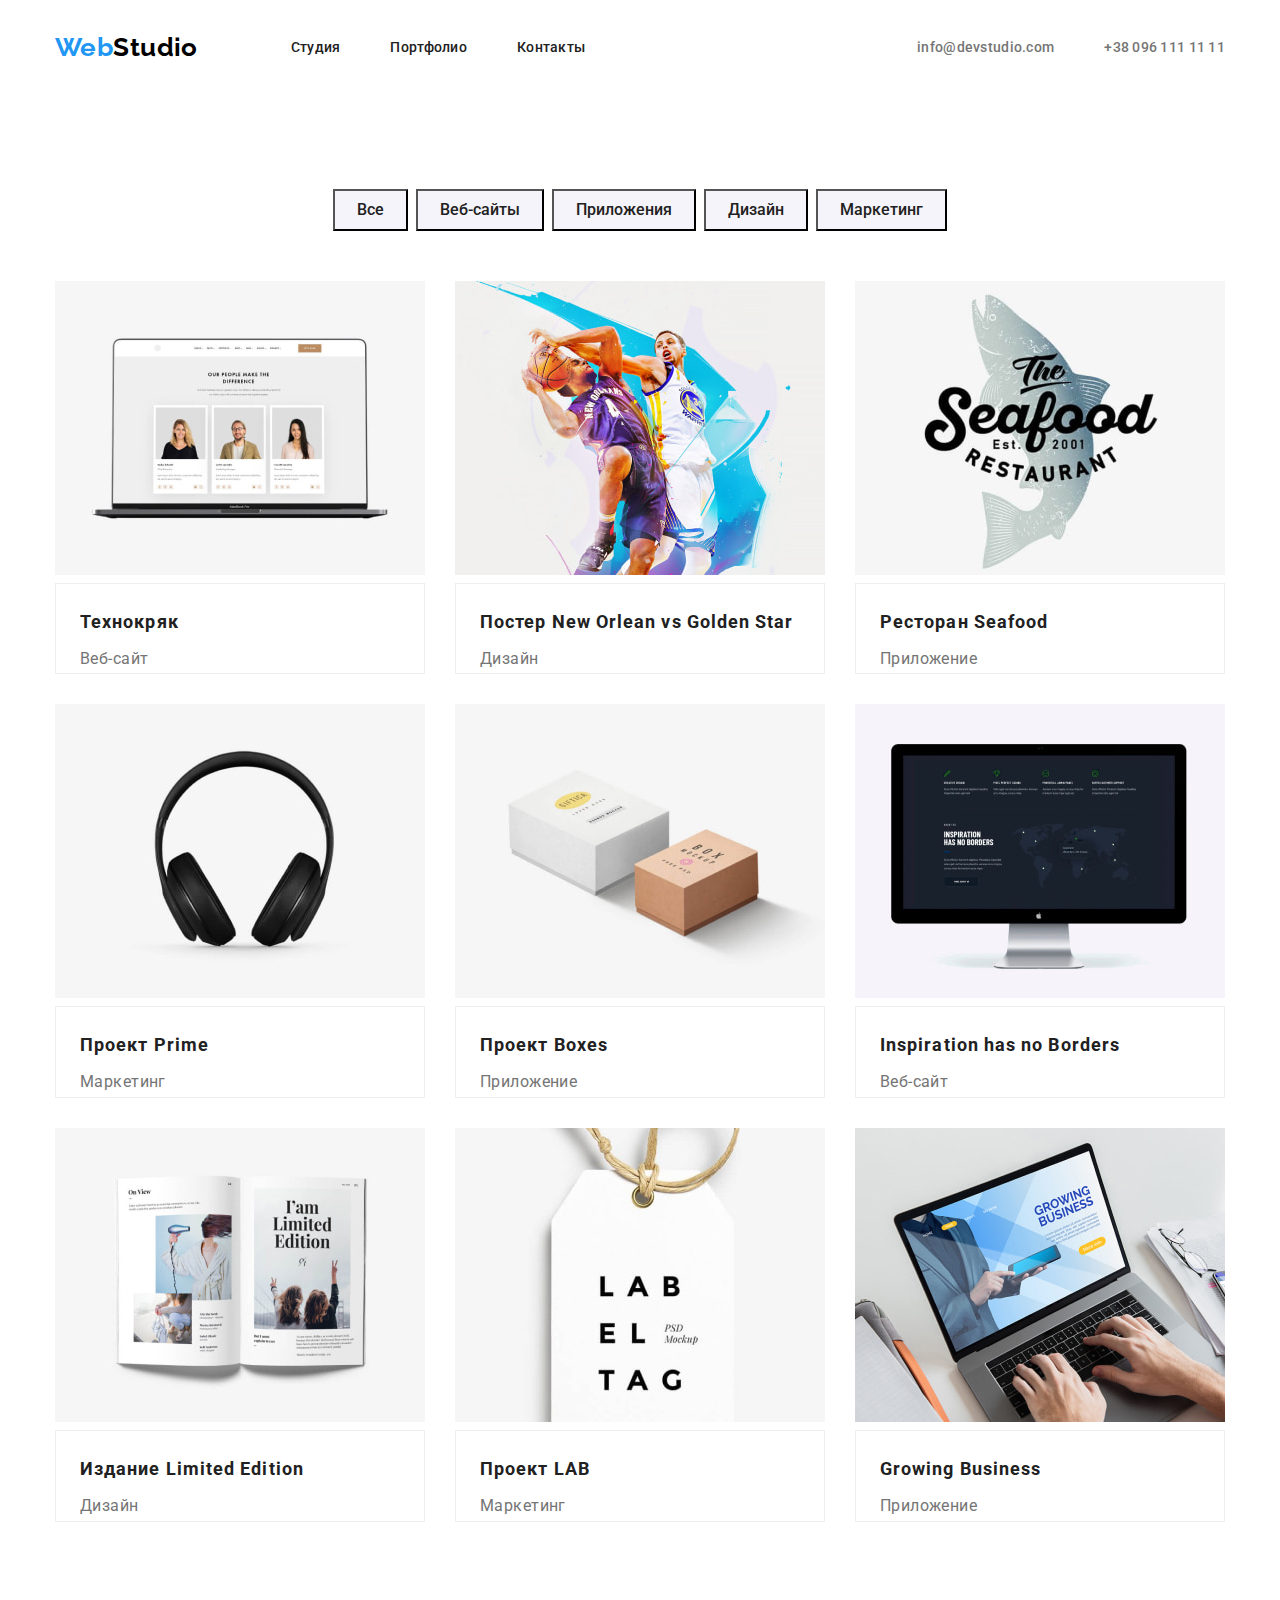
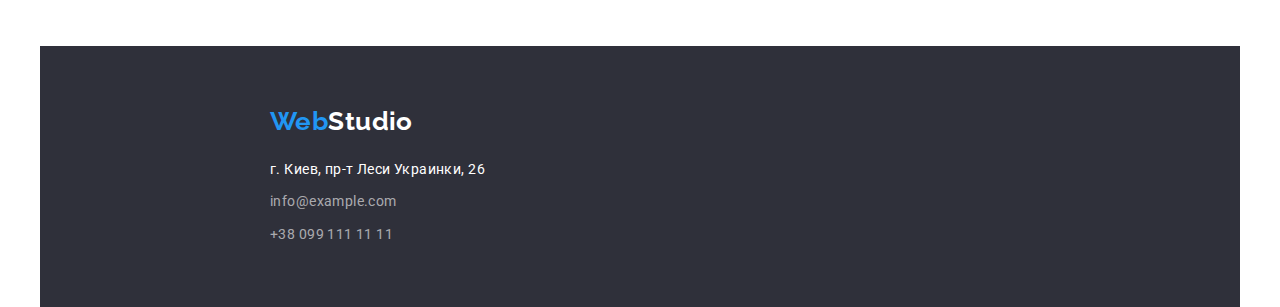
==== commit f0ae5b9a: "final" ====
--- a/portfolio.html
+++ b/portfolio.html
@@ -6,103 +6,99 @@
     <meta name="viewport" content="width=device-width, initial-scale=1.0">
     <title>Portfolio</title>
     <link rel="preconnect" href="https://fonts.googleapis.com">
-    <link rel="preconnect" href="https://fonts.gstatic.com" crossorigin>
-    <link href="https://fonts.googleapis.com/css2?family=Raleway:wght@700&family=Roboto:wght@400;500;700;900&display=swap" rel="stylesheet">
-    <link rel="stylesheet" href="https://cdn.jsdelivr.net/npm/modern-normalize@1.1.0/modern-normalize.min.css">
-    <link rel="stylesheet" href="./css/styles.css">
+<link rel="preconnect" href="https://fonts.gstatic.com" crossorigin>
+<link href="https://fonts.googleapis.com/css2?family=Raleway:wght@700&family=Roboto:wght@400;500;700;900&display=swap" rel="stylesheet">
+<link rel="stylesheet" href="https://cdn.jsdelivr.net/npm/modern-normalize@1.1.0/modern-normalize.min.css">    
+<link rel="stylesheet" href="./css/styles.css">
 </head>
 <body>
     <!--Header-->
-    <header class="header">      
-      <nav class="arrow">
-        <div class="container">
-        <a class="logo" href="./index.html"><span class="logo-blue">Web</span>Studio</a>
-        <ul class="site-nav">
-          <li class="nav-link"><a class="link" href="">Студия</a></li>
-          <li class="nav-link"><a class="link" href="./portfolio.html">Портфолио</a></li>
-          <li class="nav-link"><a class="link" href="">Контакты</a></li>  
-        </ul>  
-        <ul class="site-contact">  
-          <li class="nav-cont"><a class="link-contact" href="mailto:info@devstudio.com">info@devstudio.com</a></li>
-          <li class="nav-cont"><a class="link-contact" href="tel:+380961111111">+38 096 111 11 11</a></li>
+    <header class="container header">
+      <nav class="nav">
+      <a class="logo" href="./index.html"><span class="logo-blue">Web</span>Studio</a>      
+        <ul class="nav-list">
+          <li class="nav-items"><a class="link" href="">Студия</a></li>
+          <li class="nav-items"><a class="link" href="./portfolio.html">Портфолио</a></li>
+          <li class="nav-items"><a class="link" href="">Контакты</a></li>
         </ul>
-        </div>
-      </nav> 
-       
+        <ul class="contact-list">
+          <li class="contact-items"><a class="link contact" href="mailto:info@devstudio.com">info@devstudio.com</a></li>
+          <li class="contact-items"><a class="link contact" href="tel:+380961111111">+38 096 111 11 11</a></li>
+        </ul>
+      </nav>  
     </header>
 
     <!--Main-->
     <main>
-        <section class="section">
+        <section class="section container">
             <h1 class="visually-hidden">Наши работы </h1>
-            <div class="container">
-            <ul class="but">
-                <li class="num"><button class="buttons" type="button">Все</button></li>
-                <li class="num"><button class="buttons" type="button">Веб-сайты</button></li>
-                <li class="num"><button class="buttons" type="button">Приложения</button></li>
-                <li class="num"><button class="buttons" type="button">Дизайн</button></li>
-                <li class="num"><button class="buttons" type="button">Маркетинг</button></li>
+            
+            <ul class="but-list">
+                <li class="but"><button class="buttons" type="button">Все</button></li>
+                <li class="but"><button class="buttons" type="button">Веб-сайты</button></li>
+                <li class="but"><button class="buttons" type="button">Приложения</button></li>
+                <li class="but"><button class="buttons" type="button">Дизайн</button></li>
+                <li class="but"><button class="buttons" type="button">Маркетинг</button></li>
             </ul>
-            </div>
-            <div class="container">
+        
             <ul class="list">                
-                <li class="feachures-img">
+                <li class="feachers-img">
                     <img src="./images/portfolio/port1.jpg" alt="Проект 1" width="370">
                     <div class="name">
                     <h2 class="section-name">Технокряк</h2>
                     <p class="section-post">Веб-сайт</p>
                     </div>
                 </li>
-                <li class="feachures-img">
+                <li class="feachers-img">
                     <img src="./images/portfolio/port2.jpg" alt="Проект 2" width="370">
                     <div class="name">
                     <h2 class="section-name">Постер New Orlean vs Golden Star</h2>
                     <p class="section-post">Дизайн</p>
                     </div>
                 </li>
-                <li class="feachures-img">
+                <li class="feachers-img">
                     <img src="./images/portfolio/port3.jpg" alt="Проект 3" width="370">
                     <div class="name">
                     <h2 class="section-name">Ресторан Seafood</h2>
                     <p class="section-post">Приложение</p>
                     </div>
                 </li>
-                <li class="feachures-img">
+                <li class="feachers-img">
                     <img src="./images/portfolio/port4.jpg" alt="Проект 4" width="370">
                     <div class="name">
                     <h2 class="section-name">Проект Prime</h2>
                     <p class="section-post">Маркетинг</p>
                     </div>
                 </li>
-                <li class="feachures-img">
+                <li class="feachers-img">
                     <img src="./images/portfolio/port5.jpg" alt="Проект 5" width="370">
                     <div class="name">
                     <h2 class="section-name">Проект Boxes</h2>
                     <p class="section-post">Приложение</p>
                     </div>
                 </li>
-                <li class="feachures-img">
+                <li class="feachers-img">
                     <img src="./images/portfolio/port6.jpg" alt="Проект 6" width="370">
                     <div class="name">
                     <h2 class="section-name">Inspiration has no Borders</h2>
                     <p class="section-post">Веб-сайт</p>
                     </div>
                 </li>
-                <li class="feachures-img">
+                <li class="feachers-img">
                     <img src="./images/portfolio/port7.jpg" alt="Проект 7" width="370">
                     <div class="name">
                     <h2 class="section-name">Издание Limited Edition</h2>
                     <p class="section-post">Дизайн</p>
                     </div>
                 </li>
-                <li class="feachures-img">
+                <li class="feachers-img">
                     <img src="./images/portfolio/port8.jpg" alt="Проект 8" width="370">
                     <div class="name">
                     <h2 class="section-name">Проект LAB</h2>
                     <p class="section-post">Маркетинг</p>
                     </div>
                 </li>
-                <li class="feachures-img">
+                <li class="feachers-img">
                     <img src="./images/portfolio/port9.jpg" alt="Проект 9" width="370">
                     <div class="name">
                     <h2 class="section-name">Growing Business</h2>
@@ -110,21 +106,19 @@
                     </div>
                 </li>
             </ul>
-            </div>
         </section>
     </main>
 
     <!--Footer-->
-    <footer class="footer"> 
-      <div>     
+    <footer class="footer container">
+      <div class="foot">
       <a class="logo" href="./index.html"><span class="logo-blue">Web</span><span class="logo-foot">Studio</span> </a>
       <address class="adress">
         <p class="adress-street">г. Киев, пр-т Леси Украинки, 26</p>
         <a class="adress-mail" href="mailto:info@example.com">info@example.com</a>
         <a class="adress-phone" href="tel:+380991111111">+38 099 111 11 11</a>
       </address> 
-      </div>       
+      </div>   
     </footer>
-    </div>
 </body>
 </html>--- a/css/styles.css
+++ b/css/styles.css
@@ -4,10 +4,25 @@
   --accent-color: #2196F3;
   --button-color: #FFFFFF;
   --btn-bgd-color: #F5F4FA;
+  --bgd-color: #FFFFFF;
+  --logo-color: #000000;
+  --hero-bgd: #2F303A;
+  --section-bgd: #F5F4FA;
+  --footer-bgd: #2F303A;
+  --border-color: #EEEEEE;
 }
 ul {
   list-style: none;
 }
+ul, li, h1, h2, h3, p{
+  margin: 0;
+  padding: 0;
+}
+.lnk{
+  text-decoration: none;
+}
+
+
 /* Колір основного тексту
 color: #212121  - main
 color: #757575 - text
@@ -21,7 +36,7 @@
 
 body {
   color: var(--primary-text-color);
-  background-color: #FFFFFF;
+  background-color: var(--bgd-color);
 
   font-family: 'Roboto',sans-serif;
   font-weight: 400;
@@ -30,32 +45,24 @@
   letter-spacing: 0.03em;
   font-display: swap;
 }
-ul, li, h1, h2, h3, p{
-  margin: 0;
-  padding: 0;
-}
-
 .container{
-  display: flex;
-  flex-wrap: wrap;
-  width: 1200px;    
+  width: 1200px;
   align-items: center;
-  margin-left: auto;
-  margin-right: auto;
-  
+  margin: 0 auto;
   /* background-color: lime; */
   padding-left: 15px;
   padding-right: 15px;
 }
-
-
-
 /* logo */
+.header{
+  padding-top: 32px;
+  padding-bottom: 32px;
+}
 .logo-blue {
   color: var(--accent-color);
 }
 .logo {
-  color: #000000;
+  color: var(--logo-color);
 }
 .logo:hover {
   color: var(--accent-color);
@@ -74,12 +81,6 @@
 
 /* site-nav */
 
-.link:hover,
-.link:focus {
-color: var(--accent-color);
-}
-
-.site-nav, 
 .link {
 color: var(--title-text-color);
 
@@ -90,68 +91,81 @@
 text-decoration: none;
 }
 
-.link-contact:hover {
-  color: var(--accent-color);
-}
-
-.site-nav, .link-contact {
-  color: var(--primary-text-color);
-  text-decoration: none;
-}
-.site-nav{
-  margin-left: 93px;
-}
-
-.site-contact{
-  margin-left: auto;
-}
-
-.site-nav, .site-contact{
+.link:hover,
+.link:focus {
+color: var(--accent-color);
+}
+
+.contact {
+  color: var(--primary-text-color);  
+}
+.nav, .nav-list, .contact-list{
   display: flex;
   align-items: center;
-  justify-content: center;  
-}
-.site-nav .nav-link + .nav-link{
+}
+.nav-list{
+  margin-left: 93px;
+}
+.nav-list .nav-items +.nav-items {
   margin-left: 50px;
 }
-.site-contact .nav-cont + .nav-cont{
+
+.contact-list {
+  margin-left: auto;
+}
+.contact-list .contact-items + .contact-items{
   margin-left: 50px;
 }
-.header{
-  padding-top: 32px;
-  padding-bottom: 32px;
-}
-  /* .arrow{
-  margin-top: 32px;
-  border-bottom: 1px solid #ECECEC ;
-} */
 
 /* hero */
-
-.hero{
-  background-color: #2F303A;
-  margin-bottom: 94px;
-  padding-top: 200px;
+.hero{  
+  background-color:var(--hero-bgd);
+  padding-top: 200px;  
   padding-bottom: 200px;
 }
 
-.hero .hero-title {
-  color: #FFFFFF;    
-
+.hero .hero-title {  
   width: 700px;
-  margin: 0 auto;
-  text-align: center;
-  margin-bottom: 30px;
+  color: var(--button-color); 
+  margin: 0 auto; 
+  margin-bottom: 30px;  
 
   font-weight: 900;
   font-size: 44px;
   line-height: 1.36;
+  text-align: center;
   letter-spacing: 0.06em;
   text-transform: uppercase;
 }
-
-/* Section */
-/* Особенности */
+.button {  
+  display: block;  
+  color: var(--button-color);
+  background-color: var(--accent-color);
+  cursor: pointer;
+  padding-left: 32px;
+  padding-right: 32px;
+  padding-top: 10px;
+  padding-bottom: 10px;
+  border-radius: 4px;
+  margin: 0 auto;  
+
+  font-family: 'Roboto';
+  font-weight: 700;
+  font-size: 16px;
+  line-height: 1.87;  
+  letter-spacing: 0.06em;
+}
+
+.button:hover {
+  color: var(--title-text-color);
+  background-color: var(--btn-bgd-color);
+}
+
+/* Section Особенности*/
+.section{
+  padding-top: 94px; 
+  padding-bottom: 94px; 
+}
 
 .visually-hidden { 
   position: absolute; 
@@ -165,32 +179,26 @@
   clip: rect(0 0 0 0); 
   overflow: hidden; 
 } 
-.list{
-display: flex;
-flex-wrap: wrap;
-align-items: center;
-}
-.list .feachures{
-  width: calc((100% - 90px) / 4);
-}
-.list .feachures + .feachures{
+  .list{
+  display: flex;
+  flex-wrap: wrap;
+  }
+
+ .feach-list{
+  width: calc((100% - 90px) / 4);  
+}
+
+.list .feach-list + .feach-list{
   margin-left: 30px;
 }
-.section{
-  padding-top: 94px;
-  padding-bottom: 94px;
-}
-/* Чем ми занимаемся */
-.list .feachures-img{
-  width: calc((100% - 60px) / 3);
-  margin-right: 30px;
-  margin-bottom: 30px;
-}
-
-.feachures-img:nth-child(3n){
-  margin-right: 0;
-}
-.section .section-title {
+
+/* Секция чем ми занимаемся */
+
+.list .feachers-list + .feachers-list{
+  margin-left: 30px;
+}
+
+.section-title, .team-title {
   color: var(--title-text-color);
 }
 
@@ -199,35 +207,35 @@
   font-size: 36px;
   line-height: 1.16;
   text-align: center;
-
   margin-bottom: 50px;
 }
 
 .feachers-title {
   color: var(--title-text-color);
-  margin-bottom: 10px;
 
   font-weight: 700;
   font-size: 14px;
   line-height: 1.14;
   text-transform: uppercase;
-}
-/* Наша команда */
-.team-img{
-margin-bottom: 30px;
-}
-
+  margin-bottom: 10px;
+}
+
+/* Секция наша команда */
+.section-bgd{
+  background-color: var(--section-bgd);
+  padding-top: 94px;
+  padding-bottom: 94px;
+}
 .team{
   text-align: center;
-  background-color: #F5F4FA;
-
-}
+}
+
 .team-title {
   color:var(--title-text-color);
   font-weight: 500;
   font-size: 16px;
   line-height: 1.18;
-
+  margin-top: 30px;
   margin-bottom: 10px;
 }
 
@@ -236,117 +244,37 @@
   line-height: 1.18;
 }
 
-.section-name {
-  color: var(--title-text-color);
-  margin-top: 20px;
-  margin-bottom: 4px;
-
-  font-weight: 700;
-  font-size: 18px;
-  line-height: 2;
-  letter-spacing: 0.06em;  
-}
-.section-post {
-  font-size: 16px;
-  line-height: 1.87;
-}
-
-/* button */
-
-.button {
-  color: var(--button-color);
-  background-color:var(--accent-color);
-  cursor: pointer;
-  margin-left: auto;
-  margin-right: auto;
-  padding-left: 32px;
-  padding-right: 32px;
-  padding-top: 10px;
-  padding-bottom: 10px;
-  border-radius: 4px;
-
-  font-family: 'Roboto';
-  font-weight: 700;
-  font-size: 16px;
-  line-height: 1.87;
-  display: flex;
-  align-items: center;
-  text-align: center;
-  letter-spacing: 0.06em;
-}
-
-.button:hover {
-  color: var(--title-text-color);
-  background-color: var(--btn-bgd-color);
-}
-
-.buttons {
-  color: var(--title-text-color);
-  background-color: var(--btn-bgd-color);
-  cursor: pointer;
-
-  font-family: 'Roboto';
-  font-weight: 500;
-  font-size: 16px;
-  line-height: 1.6;
-  text-align: center;
-  margin-top: 94px;
-  margin-bottom: 34px;
-}
-.buttons:hover {
-  color: var(--button-color);
-  background-color: var(--accent-color);  
-}
-.but{
-  display: flex;
-  margin-left: auto;
-  margin-right: auto;
- /* flex-wrap: wrap; */
- /* align-items: center; */
-}
-.but .num +.num{
-  margin-left: 8px;
-}
-.section.but{
-  margin-bottom: 50px;  
-}
-
-.name{
-  width: 370px;  
-  padding-left: 24px;
-  padding-right:24px;
-    border: #EEEEEE solid 1px;
-
-
-}
+
+
   /* footer */
 
  .footer {
-  background-color: #2F303A;
+  background-color:var(--footer-bgd);
   padding-top: 60px;
   padding-bottom: 60px;
-  padding-left: 215px;
+  }
+  .foot{
+margin-left: 215px;
+  }
+  .adress-street{
+    margin-top: 20px;
+    margin-bottom: 9px;
   }
 .footer .logo {
-  color: #FFFFFF;  
-}
-
+  color: var(--button-color);  
+}
 .logo-foot:hover {
   color: var(--accent-color);
 }
-.adress{
-  margin-top: 20px;
-}
 .adress .adress-street  {
-color: #FFFFFF;
+color: var(--button-color);
 font-style: normal;
-margin-bottom: 9px;
 }
 .adress .adress-mail {
   color: rgba(255, 255, 255, 0.6);
   text-decoration: none;
   font-style: normal;
-  
+  /* margin-bottom: 9px; */
 }
 .adress .adress-phone {
   display: block;
@@ -355,3 +283,64 @@
   font-style: normal;
   margin-top: 9px;
 }
+/* Сторінка портфоліо */
+
+/* buttons */
+
+.buttons {
+  color: var(--title-text-color);
+  background-color: var(--btn-bgd-color);
+  cursor: pointer;
+  padding-top: 6px;
+  padding-bottom: 6px;
+  padding-left: 22px;
+  padding-right: 22px;
+  margin-bottom: 50px;
+
+  font-family: 'Roboto';
+  font-weight: 500;
+  font-size: 16px;
+  line-height: 1.6;
+  text-align: center;
+}
+.buttons:hover {
+  color: var(--button-color);
+  background-color: var(--accent-color);
+}
+.but-list{
+  display: flex;
+  justify-content: center;
+  
+}
+.but-list .but +.but{
+ margin-left: 8px;
+}
+.list .feachers-img{
+  width: calc((100% - 60px) / 3);
+  margin-right: 30px;
+  margin-bottom: 30px;
+}
+.feachers-img:nth-child(3n){
+  margin-right: 0;
+}
+.name{
+  width: 370px;  
+  padding-left: 24px;
+  padding-right:24px;
+  border: var(--border-color) solid 1px;
+}
+
+  .section-name {
+  color: var(--title-text-color);
+  margin-top: 20px;
+  margin-bottom: 4px;
+
+  font-weight: 700;
+  font-size: 18px;
+  line-height: 2;
+  letter-spacing: 0.06em;  
+}
+.section-post {
+  font-size: 16px;
+  line-height: 1.87;
+}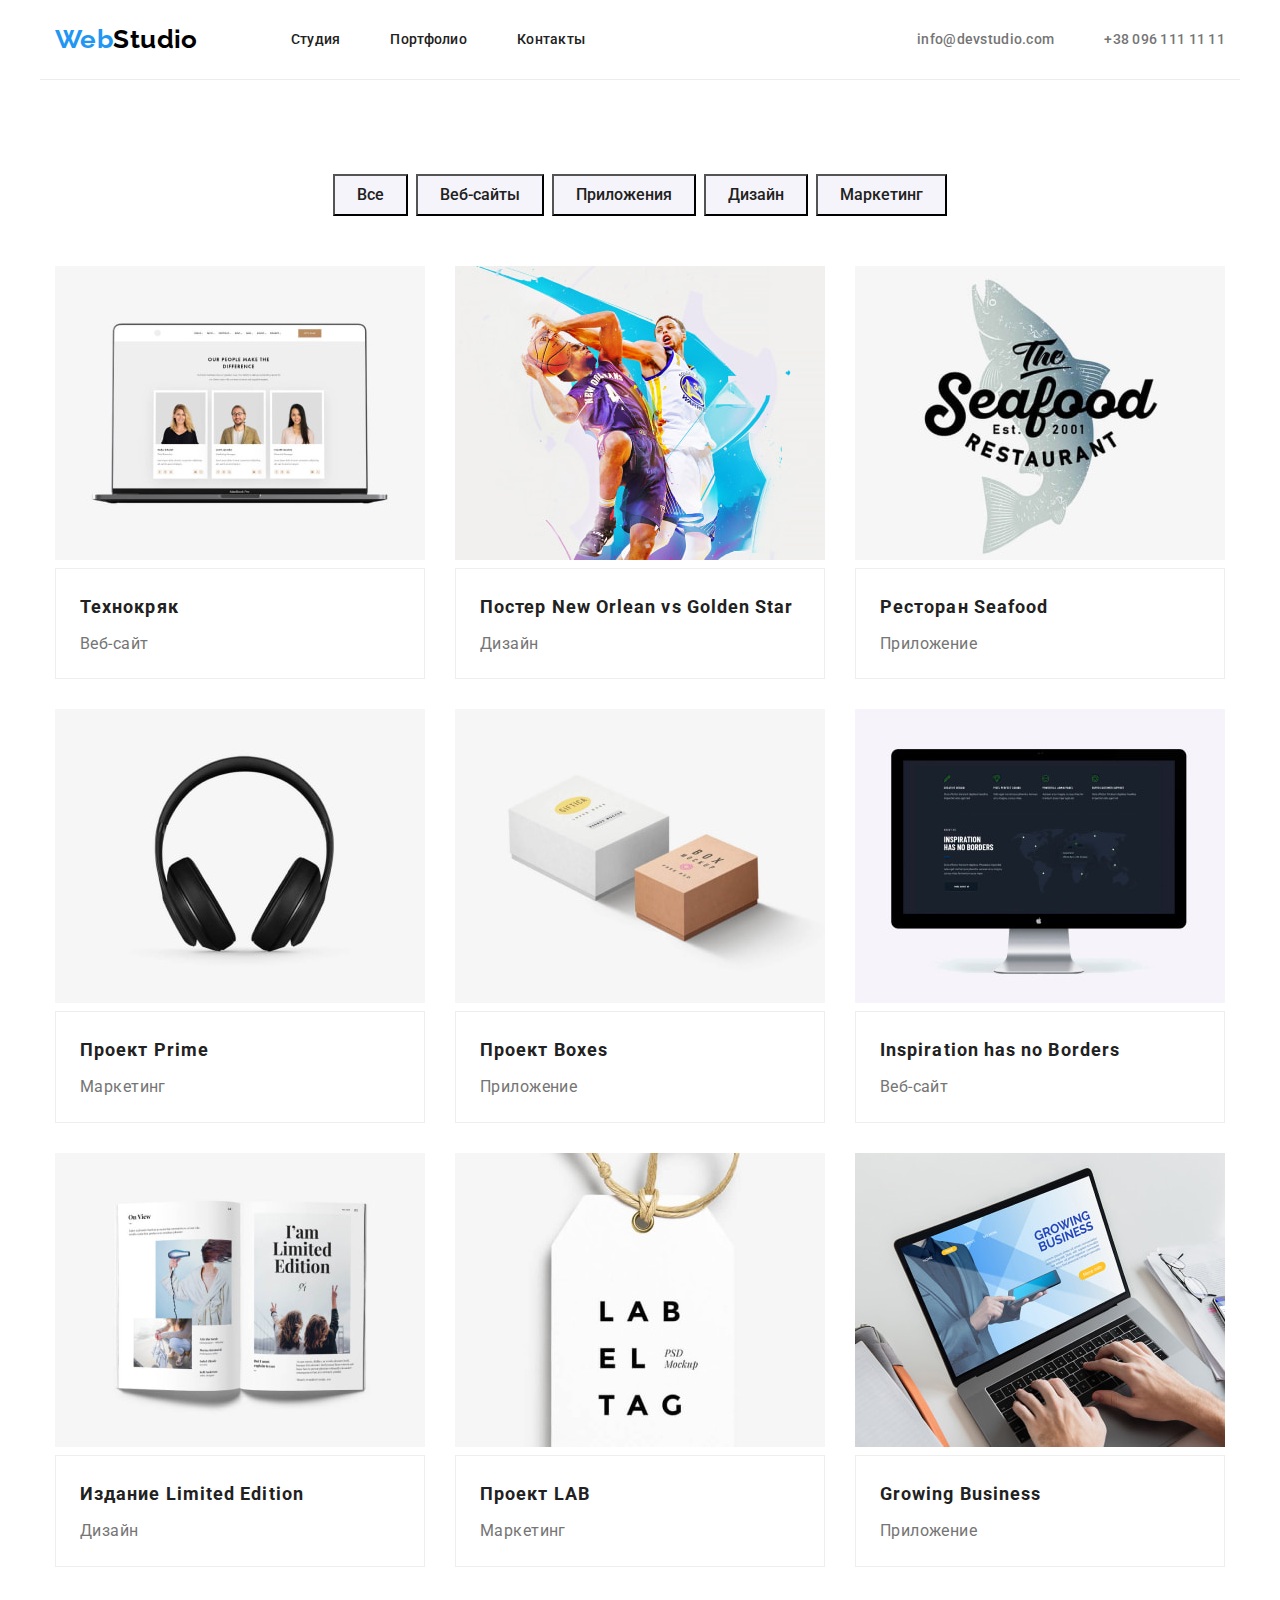
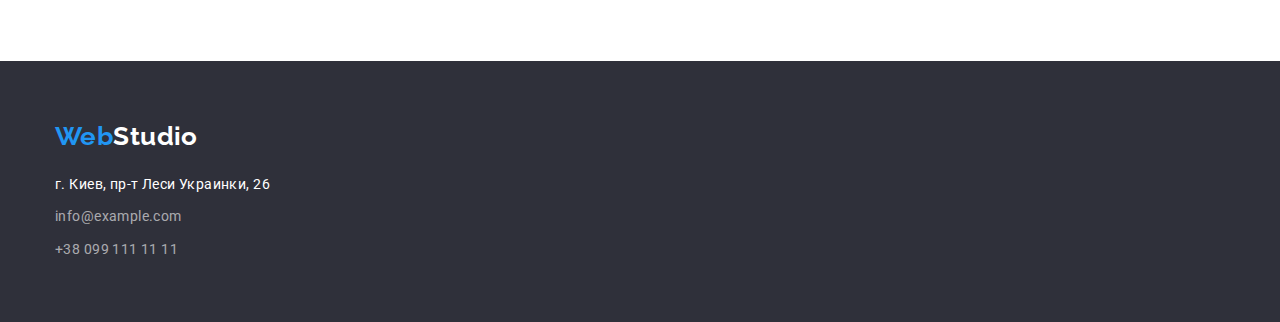
==== commit 4a982a9e: "fixed-final-version" ====
--- a/portfolio.html
+++ b/portfolio.html
@@ -30,7 +30,8 @@
 
     <!--Main-->
     <main>
-        <section class="section container">
+        <section class="section">
+            <div class="container">
             <h1 class="visually-hidden">Наши работы </h1>
             
             <ul class="but-list">
@@ -106,19 +107,20 @@
                     </div>
                 </li>
             </ul>
+            </div>
         </section>
     </main>
 
     <!--Footer-->
-    <footer class="footer container">
-      <div class="foot">
+    <footer class="footer">
+      <div class="foot container">
       <a class="logo" href="./index.html"><span class="logo-blue">Web</span><span class="logo-foot">Studio</span> </a>
       <address class="adress">
         <p class="adress-street">г. Киев, пр-т Леси Украинки, 26</p>
         <a class="adress-mail" href="mailto:info@example.com">info@example.com</a>
         <a class="adress-phone" href="tel:+380991111111">+38 099 111 11 11</a>
       </address> 
-      </div>   
+      </div>  
     </footer>
 </body>
 </html>--- a/css/styles.css
+++ b/css/styles.css
@@ -55,8 +55,9 @@
 }
 /* logo */
 .header{
-  padding-top: 32px;
-  padding-bottom: 32px;
+  padding-top: 24px;
+  padding-bottom: 24px;
+  border-bottom: #ECECEC solid 1px;
 }
 .logo-blue {
   color: var(--accent-color);
@@ -194,6 +195,10 @@
 
 /* Секция чем ми занимаемся */
 
+.section-doing{
+  padding-bottom: 94px;
+}
+
 .list .feachers-list + .feachers-list{
   margin-left: 30px;
 }
@@ -228,23 +233,22 @@
 }
 .team{
   text-align: center;
+  padding-top: 30px;
+  padding-bottom: 30px;
 }
 
 .team-title {
   color:var(--title-text-color);
   font-weight: 500;
   font-size: 16px;
+  line-height: 1.18;  
+  margin-bottom: 10px;
+}
+
+.team-position {
+  font-size: 16px;
   line-height: 1.18;
-  margin-top: 30px;
-  margin-bottom: 10px;
-}
-
-.team-position {
-  font-size: 16px;
-  line-height: 1.18;
-}
-
-
+}
 
   /* footer */
 
@@ -253,9 +257,7 @@
   padding-top: 60px;
   padding-bottom: 60px;
   }
-  .foot{
-margin-left: 215px;
-  }
+ 
   .adress-street{
     margin-top: 20px;
     margin-bottom: 9px;
@@ -273,8 +275,7 @@
 .adress .adress-mail {
   color: rgba(255, 255, 255, 0.6);
   text-decoration: none;
-  font-style: normal;
-  /* margin-bottom: 9px; */
+  font-style: normal; 
 }
 .adress .adress-phone {
   display: block;
@@ -295,7 +296,7 @@
   padding-bottom: 6px;
   padding-left: 22px;
   padding-right: 22px;
-  margin-bottom: 50px;
+  /* margin-bottom: 50px; */
 
   font-family: 'Roboto';
   font-weight: 500;
@@ -310,7 +311,7 @@
 .but-list{
   display: flex;
   justify-content: center;
-  
+  padding-bottom: 50px;
 }
 .but-list .but +.but{
  margin-left: 8px;
@@ -323,16 +324,17 @@
 .feachers-img:nth-child(3n){
   margin-right: 0;
 }
+.feachers-img:nth-child(n+7){
+  margin-bottom: 0;
+}
 .name{
   width: 370px;  
-  padding-left: 24px;
-  padding-right:24px;
+  padding: 20px 24px;
   border: var(--border-color) solid 1px;
 }
 
   .section-name {
-  color: var(--title-text-color);
-  margin-top: 20px;
+  color: var(--title-text-color);  
   margin-bottom: 4px;
 
   font-weight: 700;
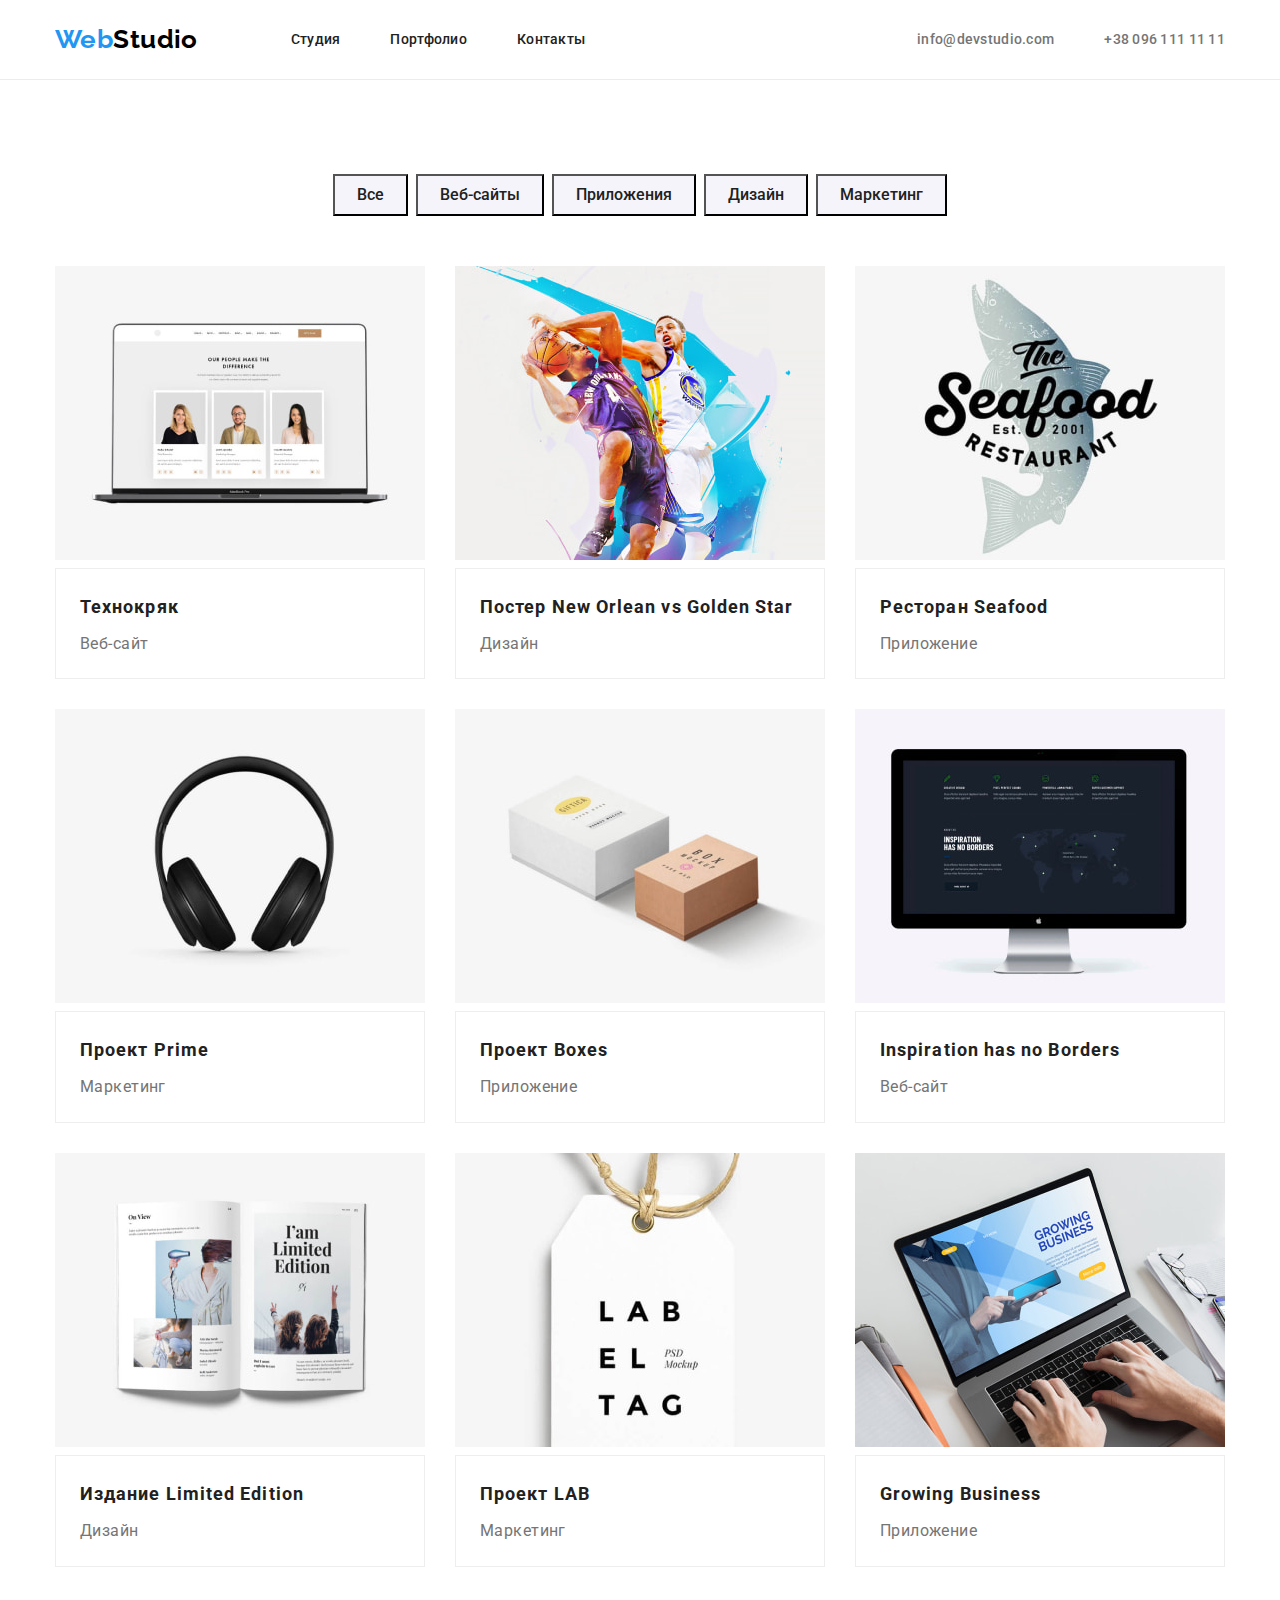
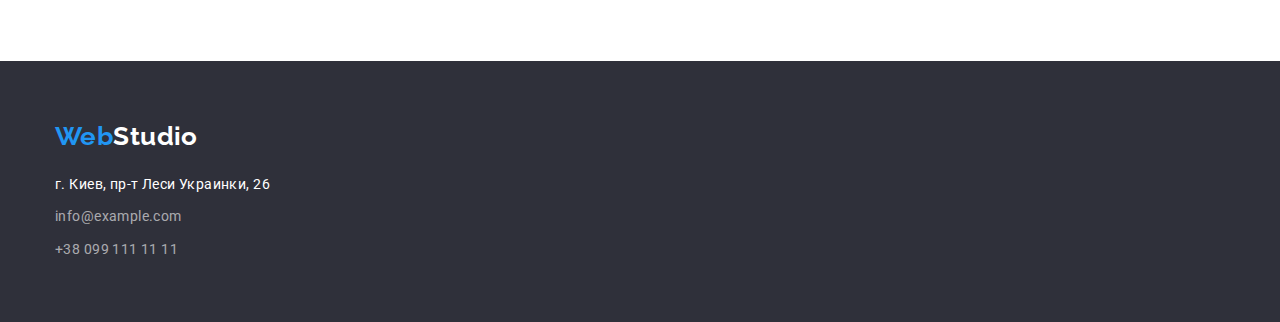
==== commit 3b1f48f9: "Прийнята-робота" ====
--- a/portfolio.html
+++ b/portfolio.html
@@ -13,7 +13,8 @@
 </head>
 <body>
     <!--Header-->
-    <header class="container header">
+    <header class="header">
+      <div class="container">
       <nav class="nav">
       <a class="logo" href="./index.html"><span class="logo-blue">Web</span>Studio</a>      
         <ul class="nav-list">
@@ -25,7 +26,8 @@
           <li class="contact-items"><a class="link contact" href="mailto:info@devstudio.com">info@devstudio.com</a></li>
           <li class="contact-items"><a class="link contact" href="tel:+380961111111">+38 096 111 11 11</a></li>
         </ul>
-      </nav>  
+      </nav>
+      </div>
     </header>
 
     <!--Main-->
--- a/css/styles.css
+++ b/css/styles.css
@@ -311,7 +311,7 @@
 .but-list{
   display: flex;
   justify-content: center;
-  padding-bottom: 50px;
+  margin-bottom: 50px;
 }
 .but-list .but +.but{
  margin-left: 8px;
